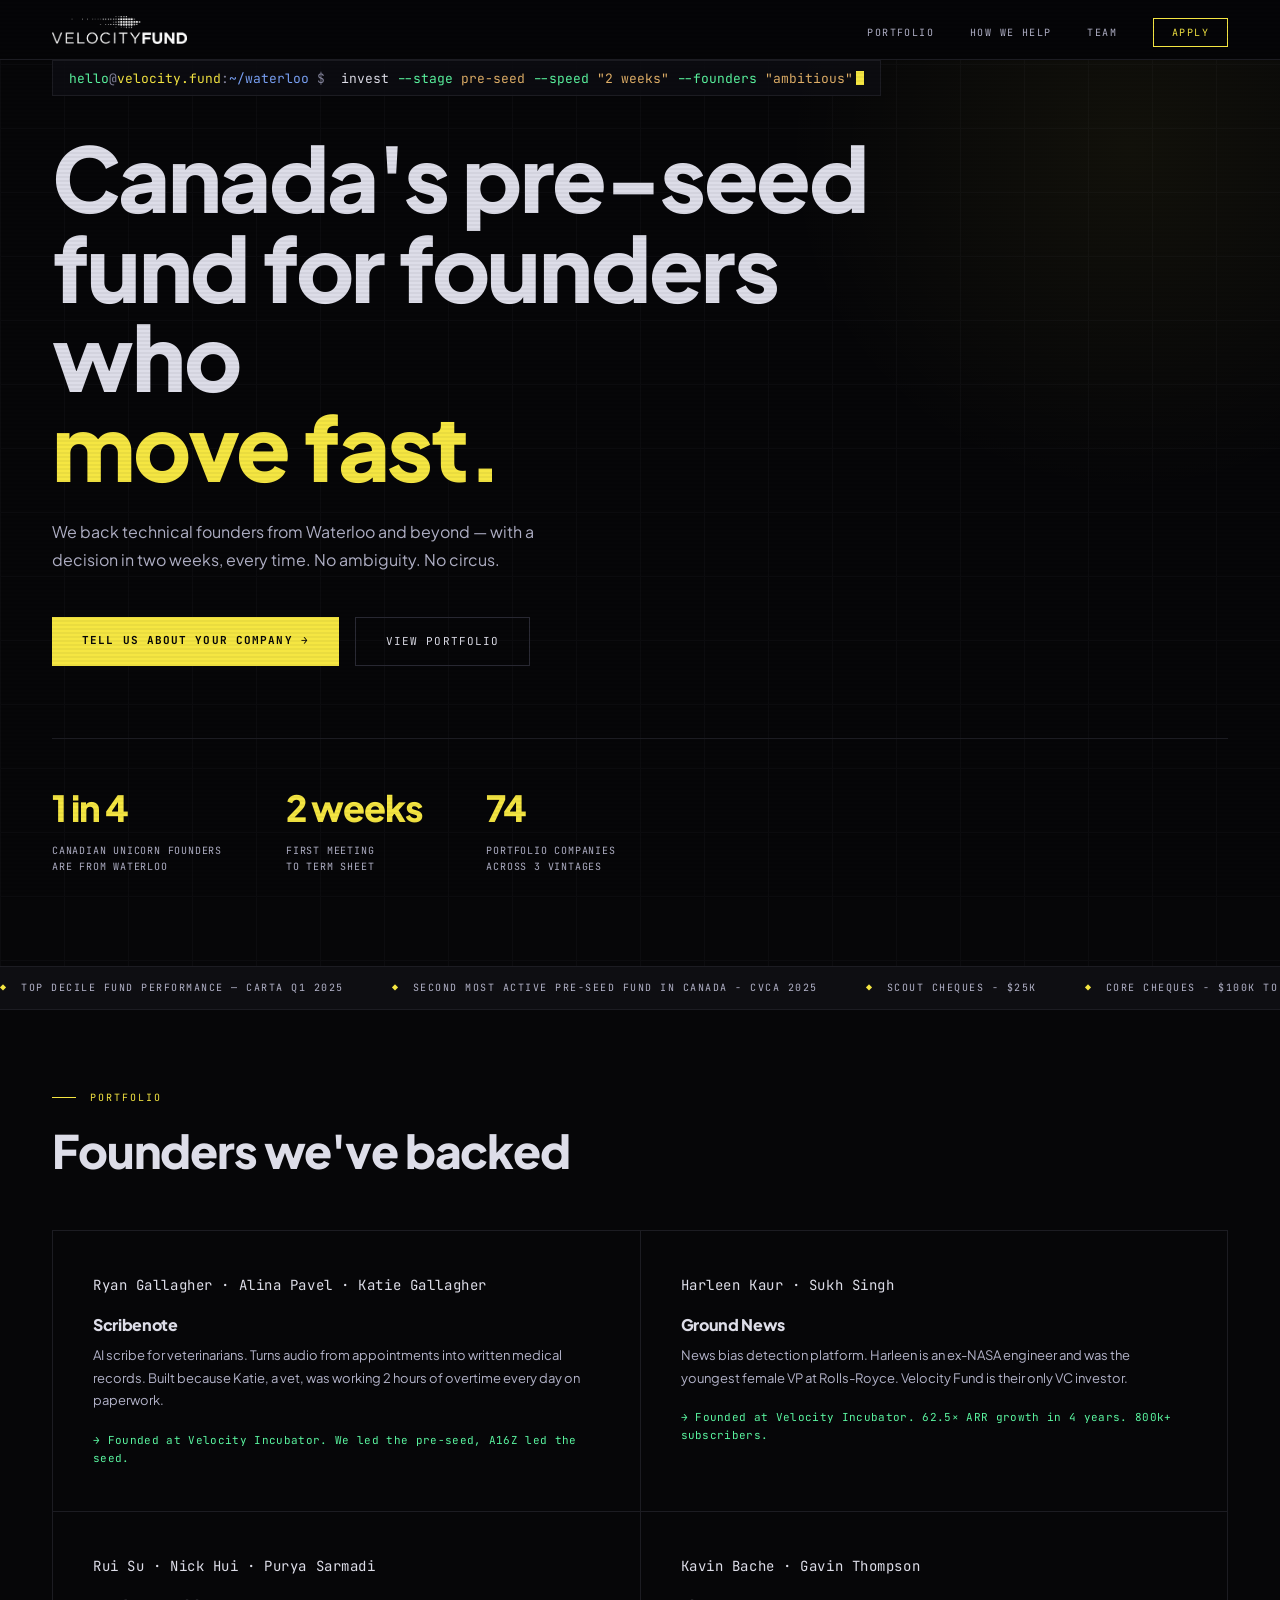
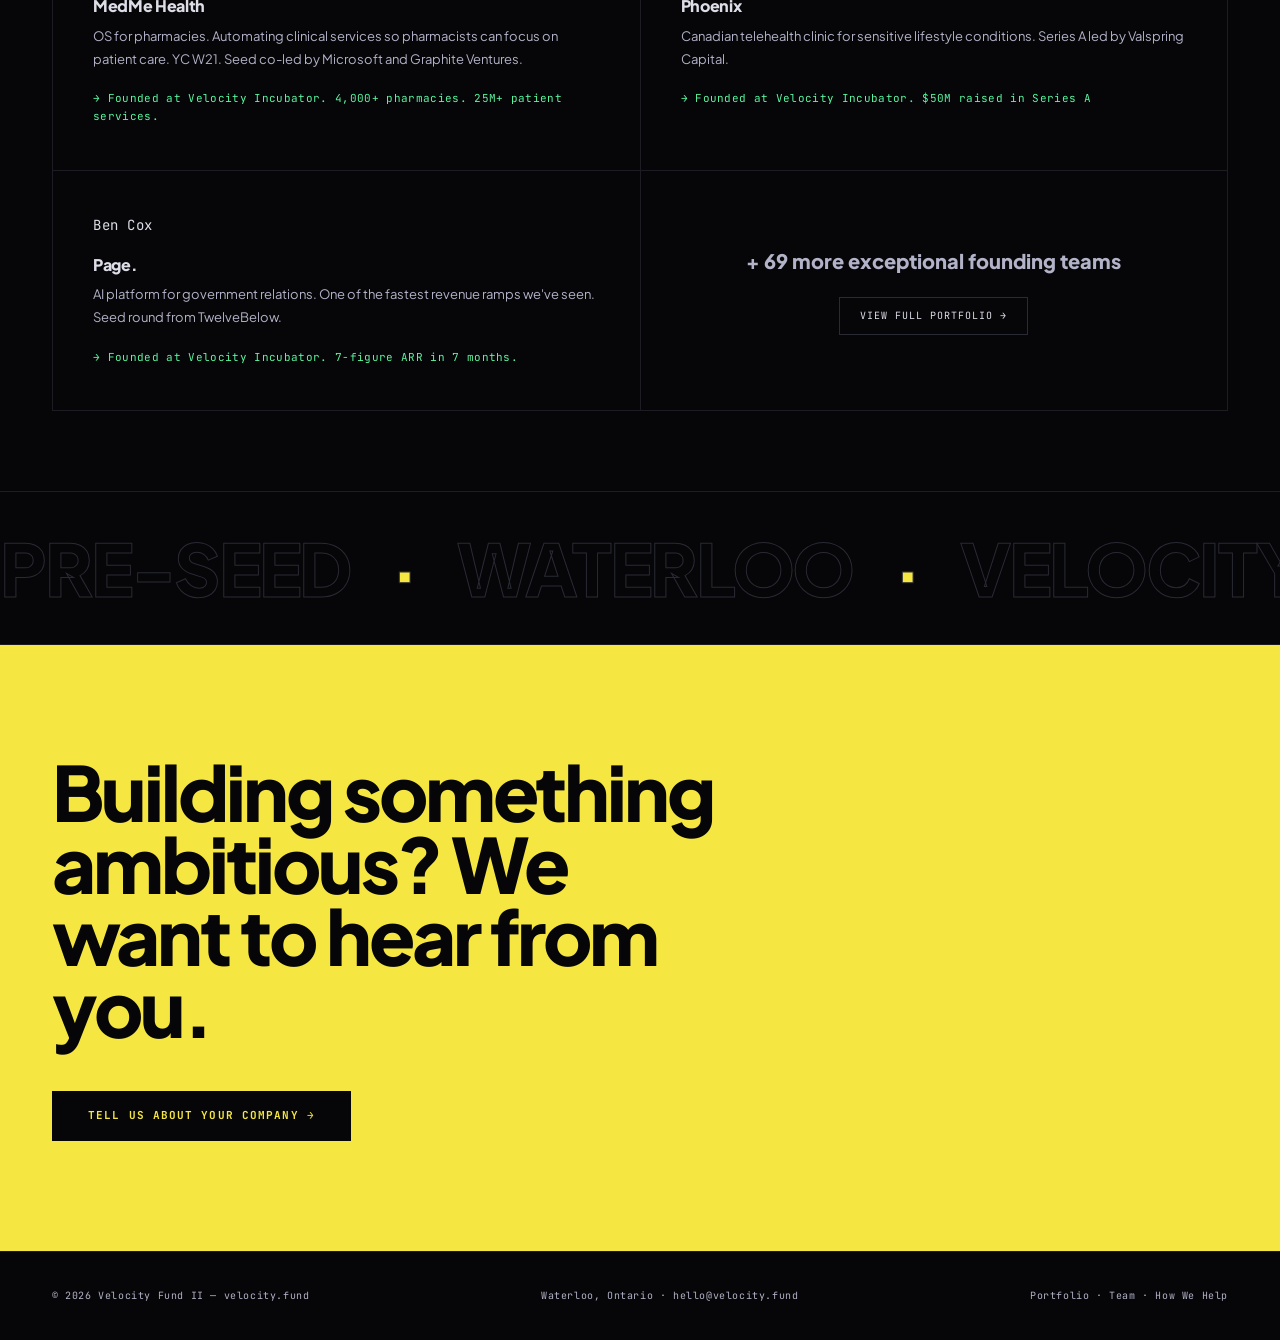
==== index.html @ 59edbf0c "image changes" ====
<!DOCTYPE html>
<html lang="en">
<head>
  <meta charset="UTF-8">
  <meta http-equiv="Cache-Control" content="no-cache, no-store, must-revalidate">
  <meta http-equiv="Pragma" content="no-cache">
  <meta http-equiv="Expires" content="0">
  <meta name="viewport" content="width=device-width, initial-scale=1.0">
  <title>Velocity Fund — Canada's Pre-Seed Fund for Founders Who Move Fast</title>
  <meta name="description" content="Velocity Fund backs pre-seed technical founders from the University of Waterloo and beyond. First cheque. Two-week decision. No circus.">
  <link rel="preconnect" href="https://fonts.googleapis.com">
  <link href="https://fonts.googleapis.com/css2?family=JetBrains+Mono:wght@300;400;500;600;700&family=Plus+Jakarta+Sans:ital,wght@0,300;0,400;0,500;0,600;0,700;0,800;1,400&display=swap" rel="stylesheet">
  <link rel="stylesheet" href="assets/css/main.css">
  <link rel="stylesheet" href="assets/css/home.css">
</head>
<body>

<nav>
  <a href="index.html" class="nav-logo"><img src="assets/images/VF Logo - White@4x.png" alt="VelocityFund"></a>
  <ul>
    <li><a href="portfolio.html">Portfolio</a></li>
    <li><a href="how-we-help.html">How We Help</a></li>
    <li><a href="team.html">Team</a></li>
    <li><a href="mailto:" class="nav-cta apply-mailto">Apply</a></li>
  </ul>
</nav>

<!-- HERO -->
<section class="hero">
  <div class="hero-grid"></div>
  <div class="hero-glow"></div>
  <div class="shell-prompt">
    <span class="shell-ps1-user">hello</span><span class="shell-ps1-at">@</span><span class="shell-ps1-host">velocity.fund</span><span class="shell-ps1-colon">:</span><span class="shell-ps1-path">~/waterloo</span><span class="shell-ps1-dollar">$</span>&nbsp;<span class="shell-ps1-cmd">invest</span>&nbsp;<span class="shell-ps1-flag">--stage</span>&nbsp;<span class="shell-ps1-arg">pre-seed</span>&nbsp;<span class="shell-ps1-flag">--speed</span>&nbsp;<span class="shell-ps1-arg">"2 weeks"</span>&nbsp;<span class="shell-ps1-flag">--founders</span>&nbsp;<span class="shell-ps1-arg">"ambitious"</span><span class="shell-cursor-block"></span>
  </div>
  <h1>Canada's pre-seed fund for founders who<br><em>move fast.</em></h1>
  <p class="hero-sub">We back technical founders from Waterloo and beyond — with a decision in two weeks, every time. No ambiguity. No circus.</p>
  <div class="hero-actions">
    <a href="mailto:" class="btn-primary apply-mailto">Tell Us About Your Company →</a>
    <a href="portfolio.html" class="btn-ghost">View Portfolio</a>
  </div>
  <div class="hero-stats">
    <div>
      <div class="stat-num">1 in 4</div>
      <div class="stat-label">Canadian unicorn founders<br>are from Waterloo</div>
    </div>
    <div>
      <div class="stat-num">2 weeks</div>
      <div class="stat-label">First meeting<br>to term sheet</div>
    </div>
    <div>
      <div class="stat-num">74</div>
      <div class="stat-label">Portfolio companies<br>across 3 vintages</div>
    </div>
  </div>
</section>

<!-- TICKER -->
<div class="ticker">
  <div class="ticker-inner">

    <span class="ticker-item"><span>◆</span> Top Decile Fund Performance — Carta Q1 2025</span>
    <span class="ticker-item"><span>◆</span> Second most active pre-seed fund in Canada - CVCA 2025</span>
    <span class="ticker-item"><span>◆</span> Scout cheques - $25K</span>
    <span class="ticker-item"><span>◆</span> Core cheques - $100K to $1M</span>
    <span class="ticker-item"><span>◆</span> Anchored by UW Endowment</span>
    <span class="ticker-item"><span>◆</span> First close $10M complete</span>
    <span class="ticker-item"><span>◆</span> Top Decile Fund Performance — Carta Q1 2025</span>
    <span class="ticker-item"><span>◆</span> Second most active pre-seed fund in Canada - CVCA 2025</span>
    <span class="ticker-item"><span>◆</span> Scout cheques - $25K</span>
    <span class="ticker-item"><span>◆</span> Core cheques - $100K to $1M</span>
    <span class="ticker-item"><span>◆</span> Anchored by UW Endowment</span>
    <span class="ticker-item"><span>◆</span> First close $10M complete</span>
    <span class="ticker-item"><span>◆</span> Top Decile Fund Performance — Carta Q1 2025</span>
    <span class="ticker-item"><span>◆</span> Second most active pre-seed fund in Canada - CVCA 2025</span>
    <span class="ticker-item"><span>◆</span> Scout cheques - $25K</span>
    <span class="ticker-item"><span>◆</span> Core cheques - $100K to $1M</span>
    <span class="ticker-item"><span>◆</span> Anchored by UW Endowment</span>
    <span class="ticker-item"><span>◆</span> First close $10M complete</span>
    <span class="ticker-item"><span>◆</span> Top Decile Fund Performance — Carta Q1 2025</span>
    <span class="ticker-item"><span>◆</span> Second most active pre-seed fund in Canada - CVCA 2025</span>
    <span class="ticker-item"><span>◆</span> Scout cheques - $25K</span>
    <span class="ticker-item"><span>◆</span> Core cheques - $100K to $1M</span>
    <span class="ticker-item"><span>◆</span> Anchored by UW Endowment</span>
    <span class="ticker-item"><span>◆</span> First close $10M complete</span>
  </div>
</div>

<!-- PORTFOLIO HIGHLIGHTS -->
<section id="portfolio">
  <div class="section-label">Portfolio</div>
  <h2 class="section-h2 reveal">Founders we've backed</h2>
  <div class="portfolio-grid reveal">
    <div class="portfolio-card">
      <div class="co-founders">Ryan Gallagher · Alina Pavel · Katie Gallagher</div>
      <div class="co-name">Scribenote</div>
      <div class="co-desc">AI scribe for veterinarians. Turns audio from appointments into written medical records. Built because Katie, a vet, was working 2 hours of overtime every day on paperwork.</div>
      <div class="co-outcome">Founded at Velocity Incubator. We led the pre-seed, A16Z led the seed.</div>
    </div>
    <div class="portfolio-card">
      <div class="co-founders">Harleen Kaur · Sukh Singh</div>
      <div class="co-name">Ground News</div>
      <div class="co-desc">News bias detection platform. Harleen is an ex-NASA engineer and was the youngest female VP at Rolls-Royce. Velocity Fund is their only VC investor.</div>
      <div class="co-outcome">Founded at Velocity Incubator. 62.5× ARR growth in 4 years. 800k+ subscribers.</div>
    </div>
    <div class="portfolio-card">
      <div class="co-founders">Rui Su · Nick Hui · Purya Sarmadi</div>
      <div class="co-name">MedMe Health</div>
      <div class="co-desc">OS for pharmacies. Automating clinical services so pharmacists can focus on patient care. YC W21. Seed co-led by Microsoft and Graphite Ventures.</div>
      <div class="co-outcome">Founded at Velocity Incubator. 4,000+ pharmacies. 25M+ patient services.</div>
    </div>
    <div class="portfolio-card">
      <div class="co-founders">Kavin Bache · Gavin Thompson</div>
      <div class="co-name">Phoenix</div>
      <div class="co-desc">Canadian telehealth clinic for sensitive lifestyle conditions. Series A led by Valspring Capital.</div>
      <div class="co-outcome">Founded at Velocity Incubator. $50M raised in Series A</div>
    </div>
    <div class="portfolio-card">
      <div class="co-founders">Ben Cox</div>
      <div class="co-name">Page.</div>
      <div class="co-desc">AI platform for government relations. One of the fastest revenue ramps we've seen. Seed round from TwelveBelow.</div>
      <div class="co-outcome">Founded at Velocity Incubator. 7-figure ARR in 7 months.</div>
    </div>
    <div class="portfolio-card" style="display:flex;align-items:center;justify-content:center;flex-direction:column;gap:20px;min-height:220px;">
      <div style="font-family:'Plus Jakarta Sans',sans-serif;font-size:20px;font-weight:800;color:var(--mid);">+ 69 more exceptional founding teams</div>
      <a href="portfolio.html" class="btn-ghost" style="padding:10px 20px;font-size:10px;">View Full Portfolio →</a>
    </div>
  </div>
</section>

<!-- MARQUEE -->
<div class="marquee-divider">
  <div class="marquee-inner">
    <span class="marquee-word">PRE-SEED</span><span class="marquee-word filled">·</span>
    <span class="marquee-word">WATERLOO</span><span class="marquee-word filled">·</span>
    <span class="marquee-word">VELOCITY</span><span class="marquee-word filled">·</span>
    <span class="marquee-word">PRE-SEED</span><span class="marquee-word filled">·</span>
    <span class="marquee-word">WATERLOO</span><span class="marquee-word filled">·</span>
    <span class="marquee-word">VELOCITY</span><span class="marquee-word filled">·</span>
  </div>
</div>

<!-- CTA -->
<section class="cta-section">
  <h2>Building something ambitious? We want to hear from you.</h2>
  <a href="mailto:" class="btn-dark apply-mailto">Tell Us About Your Company →</a>
</section>

<footer>
  <p>© 2026 Velocity Fund II — velocity.fund</p>
  <p>Waterloo, Ontario · <a href="mailto:hello@velocity.fund">hello@velocity.fund</a></p>
  <p><a href="portfolio.html">Portfolio</a> · <a href="team.html">Team</a> · <a href="how-we-help.html">How We Help</a></p>
</footer>

<script src="assets/js/main.js"></script>
</body>
</html>
---- assets/css/main.css ----
/* ─────────────────────────────────────────
   Velocity Fund — main.css
   Shared tokens, reset, nav, footer, utils
───────────────────────────────────────── */

/* TOKENS */
:root {
  --black:   #060608;
  --surface: #0e0e12;
  --card:    #0b0b0f;
  --border:  #1c1c22;
  --borderB: #2a2a35;
  --yellow:  #f5e642;
  --green:   #5af5a0;
  --blue:    #7aa2f7;
  --red:     #ff6b6b;
  --text:    #dddde8;
  --mid:     #b2b2c8; /* higher contrast */
  --muted:   #83839b; /* higher contrast on dark background */
}

/* RESET */
*, *::before, *::after { margin: 0; padding: 0; box-sizing: border-box; }
html { scroll-behavior: smooth; }
body {
  background: var(--black);
  color: var(--text);
  font-family: 'Plus Jakarta Sans', sans-serif;
  font-size: 15px;
  line-height: 1.6;
  overflow-x: hidden;
  cursor: auto;
}

/* SCANLINE */
body::after {
  content: '';
  position: fixed; inset: 0;
  background: repeating-linear-gradient(
    0deg,
    transparent, transparent 2px,
    rgba(0,0,0,0.045) 2px, rgba(0,0,0,0.045) 4px
  );
  pointer-events: none;
  z-index: 100;
}

/* CURSOR */
.cursor,
.cursor-ring {
  display: none !important;
}

/* NAV */
nav {
  position: fixed; top: 0; left: 0; right: 0; z-index: 50;
  display: flex; justify-content: space-between; align-items: center;
  padding: 0 52px; height: 60px;
  border-bottom: 1px solid var(--border);
  background: rgba(6,6,8,.96);
  backdrop-filter: blur(16px);
}
.nav-logo {
  font-family: 'Plus Jakarta Sans', sans-serif;
  font-weight: 800; font-size: 17px; letter-spacing: -.02em;
  color: var(--text); text-decoration: none;
}
.nav-logo span { color: var(--yellow); }
.nav-logo img { height: 28px; width: auto; display: block; transition: filter .2s; }
.nav-logo:hover img { filter: brightness(0) saturate(100%) invert(93%) sepia(42%) saturate(900%) hue-rotate(5deg) brightness(103%); }
nav ul { list-style: none; display: flex; gap: 36px; }
nav a {
  font-family: 'JetBrains Mono', monospace;
  font-size: 10px; letter-spacing: .14em; text-transform: uppercase;
  color: var(--mid); text-decoration: none; transition: color .2s;
}
nav a:hover, nav a.active { color: var(--yellow); }
.nav-cta {
  border: 1px solid var(--yellow) !important;
  color: var(--yellow) !important;
  padding: 7px 18px;
}
.nav-cta:hover {
  background: var(--yellow) !important;
  color: var(--black) !important;
}

/* PAGE HEADER (inner pages) */
.page-header {
  padding: 120px 52px 0;
  position: relative; overflow: hidden;
}
.page-header-grid {
  position: absolute; inset: 0;
  background-image:
    linear-gradient(var(--border) 1px, transparent 1px),
    linear-gradient(90deg, var(--border) 1px, transparent 1px);
  background-size: 64px 64px; opacity: .25; pointer-events: none;
}
.page-header-glow {
  position: absolute; top: -100px; right: -100px;
  width: 600px; height: 600px;
  background: radial-gradient(circle, rgba(245,230,66,.04) 0%, transparent 70%);
  pointer-events: none;
}
.page-header h1 {
  font-family: 'Plus Jakarta Sans', sans-serif;
  font-size: clamp(48px, 6vw, 80px);
  font-weight: 800; letter-spacing: -.03em; line-height: 1.0;
  position: relative; z-index: 1;
}
.page-header h1 em { font-style: normal; color: var(--yellow); }
.page-header p {
  margin-top: 20px; font-size: 15px; color: var(--mid);
  max-width: 540px; line-height: 1.75;
  position: relative; z-index: 1;
}

/* SECTION LABEL */
.section-label {
  font-family: 'JetBrains Mono', monospace;
  font-size: 10px; letter-spacing: .2em; text-transform: uppercase;
  color: var(--yellow); margin-bottom: 20px;
  display: flex; align-items: center; gap: 14px;
  position: relative; z-index: 1;
}
.section-label::before {
  content: '';
  display: inline-block; width: 24px; height: 1px;
  background: var(--yellow);
}

/* SECTION BASE */
section { padding: 80px 52px; position: relative; }

/* SECTION H2 */
.section-h2 {
  font-family: 'Plus Jakarta Sans', sans-serif;
  font-size: clamp(36px, 3.6vw, 52px);
  font-weight: 800; letter-spacing: -.025em; line-height: 1.05;
}
.section-h2 em { font-style: normal; color: var(--yellow); }

/* TAGS */
.tag {
  font-family: 'JetBrains Mono', monospace;
  font-size: 9px; letter-spacing: .1em; text-transform: uppercase;
  border: 1px solid var(--borderB); padding: 4px 10px; color: var(--mid);
}

/* BUTTONS */
.btn-primary {
  background: var(--yellow); color: var(--black);
  font-family: 'JetBrains Mono', monospace;
  font-size: 11px; font-weight: 700;
  letter-spacing: .1em; text-transform: uppercase;
  padding: 15px 30px; border: none;
  text-decoration: none; cursor: pointer; display: inline-block;
  transition: transform .15s, box-shadow .15s;
}
.btn-primary:hover { transform: translate(-2px,-2px); box-shadow: 4px 4px 0 rgba(245,230,66,.3); }

.btn-ghost {
  background: transparent; color: var(--text);
  font-family: 'JetBrains Mono', monospace;
  font-size: 11px; letter-spacing: .1em; text-transform: uppercase;
  padding: 15px 30px; border: 1px solid var(--borderB);
  text-decoration: none; cursor: pointer; display: inline-block;
  transition: border-color .2s, color .2s;
}
.btn-ghost:hover { border-color: var(--muted); color: var(--yellow); }

.btn-dark {
  background: var(--black); color: var(--yellow);
  font-family: 'JetBrains Mono', monospace;
  font-size: 11px; font-weight: 700;
  letter-spacing: .1em; text-transform: uppercase;
  padding: 16px 36px; border: none;
  text-decoration: none; cursor: pointer; display: inline-block;
  transition: transform .15s, box-shadow .15s;
}
.btn-dark:hover { transform: translate(-2px,-2px); box-shadow: 4px 4px 0 rgba(0,0,0,.25); }

/* TESTIMONIALS */
.testimonials-grid {
  display: grid; grid-template-columns: repeat(2,1fr);
  gap: 1px; background: var(--border); border: 1px solid var(--border);
  margin-top: 56px;
}
.testimonial-card { background: var(--card); padding: 52px 48px; transition: background .2s; }
.testimonial-card:hover { background: var(--surface); }
.quote-mark {
  font-family: 'Plus Jakarta Sans', sans-serif;
  font-size: 60px; font-weight: 800; color: var(--yellow);
  line-height: .8; margin-bottom: 20px; opacity: .6;
}
.quote-text { font-size: 15px; line-height: 1.75; color: var(--text); margin-bottom: 28px; }
.quote-attr {
  font-family: 'JetBrains Mono', monospace;
  font-size: 10px; color: var(--mid); letter-spacing: .04em; line-height: 1.7;
}
.quote-attr strong {
  display: block; color: var(--text); font-weight: 600;
  letter-spacing: .06em; text-transform: uppercase;
  font-size: 9px; margin-bottom: 3px;
}

/* TICKER RESPONSIVE */
@media (max-width: 700px) {
  .ticker { display: none !important; }
}
@media (min-width: 701px) {
  .ticker { display: block; }
}

/* CTA SECTION */
.cta-section { background: var(--yellow); padding: 110px 52px; }
.cta-section h2 {
  font-family: 'Plus Jakarta Sans', sans-serif;
  font-size: clamp(44px, 6vw, 76px);
  font-weight: 800; color: var(--black); letter-spacing: -.04em;
  line-height: .95; max-width: 680px; margin-bottom: 48px;
}

/* FOOTER */
footer {
  padding: 36px 52px;
  border-top: 1px solid var(--border);
  display: flex; justify-content: space-between; align-items: center;
  flex-wrap: wrap; gap: 12px;
}
footer p {
  font-family: 'JetBrains Mono', monospace;
  font-size: 10px; color: var(--mid); letter-spacing: .06em;
}
footer a { color: var(--mid); text-decoration: none; transition: color .2s; }
footer a:hover { color: var(--yellow); }

/* REVEAL ANIMATION */
.reveal { opacity: 0; transform: translateY(28px); transition: opacity .7s ease, transform .7s ease; }
.reveal.visible { opacity: 1; transform: none; }

@keyframes fadeUp {
  from { opacity: 0; transform: translateY(20px); }
  to   { opacity: 1; transform: none; }
}

/* RESPONSIVE */
@media (max-width: 900px) {
  nav { padding: 0 20px; }
  nav ul { display: none; }
  .page-header { padding: 100px 20px 0; }
  section { padding: 60px 20px; }
  .cta-section { padding: 80px 20px; }
  footer { padding: 36px 20px; flex-direction: column; align-items: flex-start; }
  .testimonials-grid { grid-template-columns: 1fr; }
}
---- assets/css/home.css ----
/* ─────────────────────────────────────────
   Velocity Fund — home.css
   Index page only: hero, ticker, portfolio
   grid, marquee, shell prompt
───────────────────────────────────────── */

/* HERO */
.hero {
  min-height: 100vh; padding: 0 52px 90px;
  display: flex; flex-direction: column; justify-content: center;
  padding-top: 60px;
  position: relative; overflow: hidden;
}
.hero-grid {
  position: absolute; inset: 0;
  background-image:
    linear-gradient(var(--border) 1px, transparent 1px),
    linear-gradient(90deg, var(--border) 1px, transparent 1px);
  background-size: 64px 64px; opacity: .3; pointer-events: none;
}
.hero-glow {
  position: absolute; top: -200px; right: -200px;
  width: 700px; height: 700px;
  background: radial-gradient(circle, rgba(245,230,66,.05) 0%, transparent 70%);
  pointer-events: none;
}

/* SHELL PROMPT */
.shell-prompt {
  font-family: 'JetBrains Mono', monospace;
  font-size: 13px; line-height: 1; margin-bottom: 36px;
  opacity: 0; animation: fadeUp .6s .2s forwards;
  display: inline-flex; align-items: center; flex-wrap: wrap; gap: 0;
  background: rgba(14,14,18,0.85);
  border: 1px solid var(--border);
  padding: 10px 16px; width: fit-content;
  position: relative; z-index: 1;
}
.shell-prompt::before {
  content: '● ● ●';
  position: absolute; top: -20px; left: 0;
  font-size: 8px; letter-spacing: 4px; color: var(--border);
}
.shell-ps1-user   { color: var(--green); }
.shell-ps1-at     { color: var(--muted); }
.shell-ps1-host   { color: var(--yellow); }
.shell-ps1-colon  { color: var(--muted); }
.shell-ps1-path   { color: var(--blue); }
.shell-ps1-dollar { color: var(--muted); margin: 0 8px; }
.shell-ps1-cmd    { color: var(--text); }
.shell-ps1-flag   { color: var(--green); }
.shell-ps1-arg    { color: #e0af68; }
.shell-cursor-block {
  display: inline-block; width: 8px; height: 14px;
  background: var(--yellow); margin-left: 3px; vertical-align: middle;
  animation: blink 1.1s step-end infinite;
}
@keyframes blink { 0%,100% { opacity:1 } 50% { opacity:0 } }

/* HERO HEADLINE */
.hero h1 {
  font-family: 'Plus Jakarta Sans', sans-serif;
  font-size: clamp(64px, 7vw, 96px);
  font-weight: 800; line-height: 1.0; letter-spacing: -.025em;
  max-width: 920px;
  opacity: 0; animation: fadeUp .8s .4s forwards;
  position: relative; z-index: 1;
}
.hero h1 em { font-style: normal; color: var(--yellow); }

.hero-sub {
  margin-top: 28px; position: relative; z-index: 1;
  font-size: 16px; color: var(--mid); line-height: 1.7; max-width: 520px;
  opacity: 0; animation: fadeUp .8s .6s forwards;
}
.hero-actions {
  display: flex; gap: 16px; margin-top: 44px;
  opacity: 0; animation: fadeUp .8s .8s forwards;
  position: relative; z-index: 1;
}

/* HERO STATS */
.hero-stats {
  display: flex; gap: 64px; margin-top: 72px;
  padding-top: 40px; border-top: 1px solid var(--border);
  opacity: 0; animation: fadeUp .8s 1s forwards;
  position: relative; z-index: 1;
}
.stat-num   { font-family: 'Plus Jakarta Sans', sans-serif; font-size: 36px; font-weight: 800; color: var(--yellow); letter-spacing: -.03em; }
.stat-label { font-family: 'JetBrains Mono', monospace; font-size: 10px; color: var(--mid); letter-spacing: .08em; text-transform: uppercase; margin-top: 6px; line-height: 1.65; }

/* TICKER */
.ticker {
  border-top: 1px solid var(--border); border-bottom: 1px solid var(--border);
  padding: 13px 0; overflow: hidden; background: var(--surface);
}
.ticker-inner { display: flex; gap: 48px; animation: scroll 32s linear infinite; white-space: nowrap; }
.ticker-item  { font-family: 'JetBrains Mono', monospace; font-size: 10px; letter-spacing: .15em; text-transform: uppercase; color: var(--mid); flex-shrink: 0; }
.ticker-item span { color: var(--yellow); margin-right: 6px; }
@keyframes scroll { from { transform: translateX(0) } to { transform: translateX(-50%) } }

/* PORTFOLIO GRID (home) */
.portfolio-grid {
  display: grid; grid-template-columns: repeat(2,1fr);
  gap: 1px; background: var(--border); border: 1px solid var(--border);
  margin-top: 56px;
}
.portfolio-card {
  background: var(--black); padding: 44px 40px;
  transition: background .2s; position: relative; overflow: hidden;
}
.portfolio-card::before {
  content: ''; position: absolute; top: 0; left: 0;
  width: 2px; height: 0; background: var(--yellow); transition: height .3s;
}
.portfolio-card:hover::before { height: 100%; }
.portfolio-card:hover { background: var(--surface); }
.co-name    { font-family: 'Plus Jakarta Sans', sans-serif; font-size: 16px; font-weight: 800; letter-spacing: -.02em; margin-bottom: 6px; }
.co-founders { font-family: 'JetBrains Mono', monospace; font-size: 14px; color: var(--text); letter-spacing: .04em; margin-bottom: 16px; line-height: 1.5; }
.co-desc    { font-size: 13px; color: var(--mid); line-height: 1.75; }
.co-outcome { margin-top: 20px; font-family: 'JetBrains Mono', monospace; font-size: 11px; color: var(--green); letter-spacing: .03em; line-height: 1.6; }
.co-outcome::before { content: '→ '; }

/* MARQUEE */
.marquee-divider { overflow: hidden; border-top: 1px solid var(--border); border-bottom: 1px solid var(--border); padding: 18px 0; }
.marquee-inner   { display: flex; gap: 40px; animation: scroll 22s linear infinite; }
.marquee-word    { font-family: 'Plus Jakarta Sans', sans-serif; font-size: 72px; font-weight: 800; letter-spacing: -.03em; color: transparent; -webkit-text-stroke: 1px var(--borderB); white-space: nowrap; flex-shrink: 0; }
.marquee-word.filled { -webkit-text-stroke: none; color: var(--yellow); }

@media (max-width: 700px) {
  .marquee-divider { display: none !important; }
  .marquee-inner { display: none !important; }
}

@media (max-width: 900px) {
  .hero { padding: 80px 20px 60px; }
  .hero h1 { font-size: 54px; }
  .hero-stats { gap: 32px; flex-wrap: wrap; }
  .portfolio-grid { grid-template-columns: 1fr; }
}
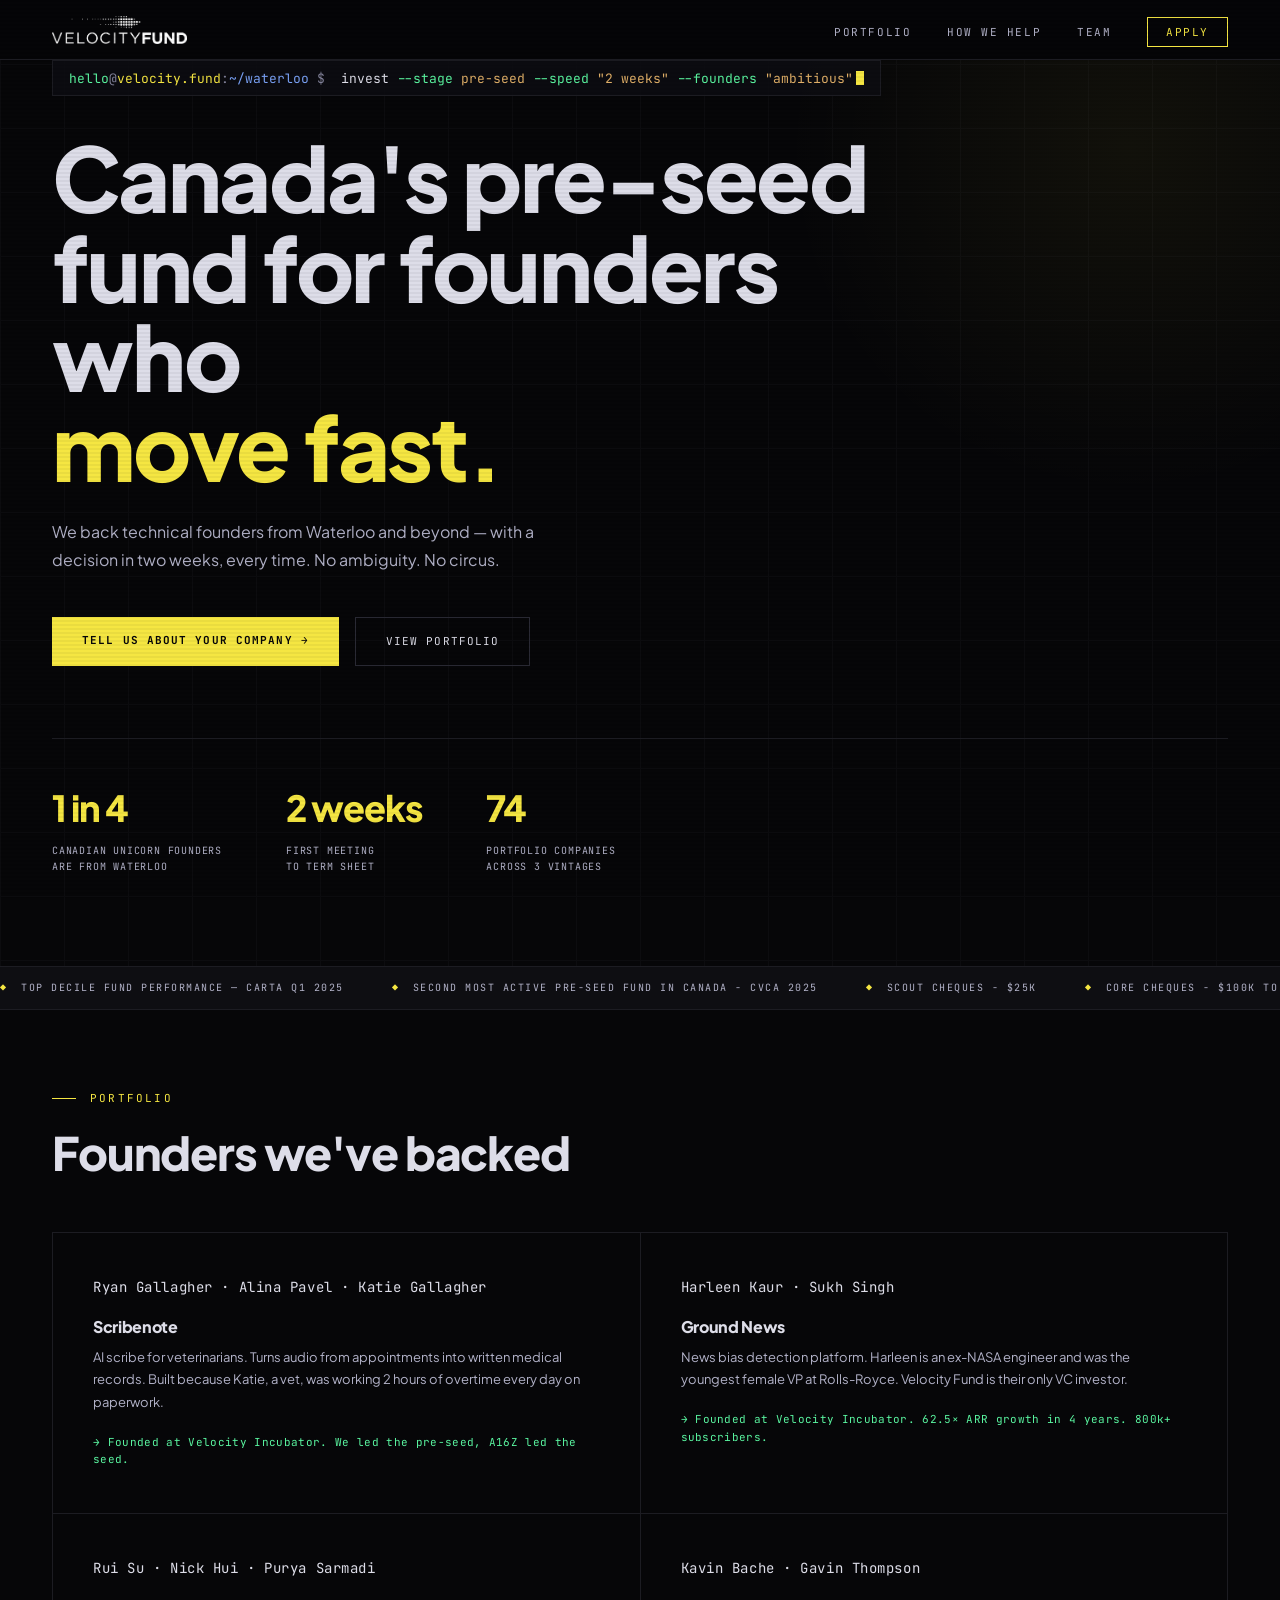
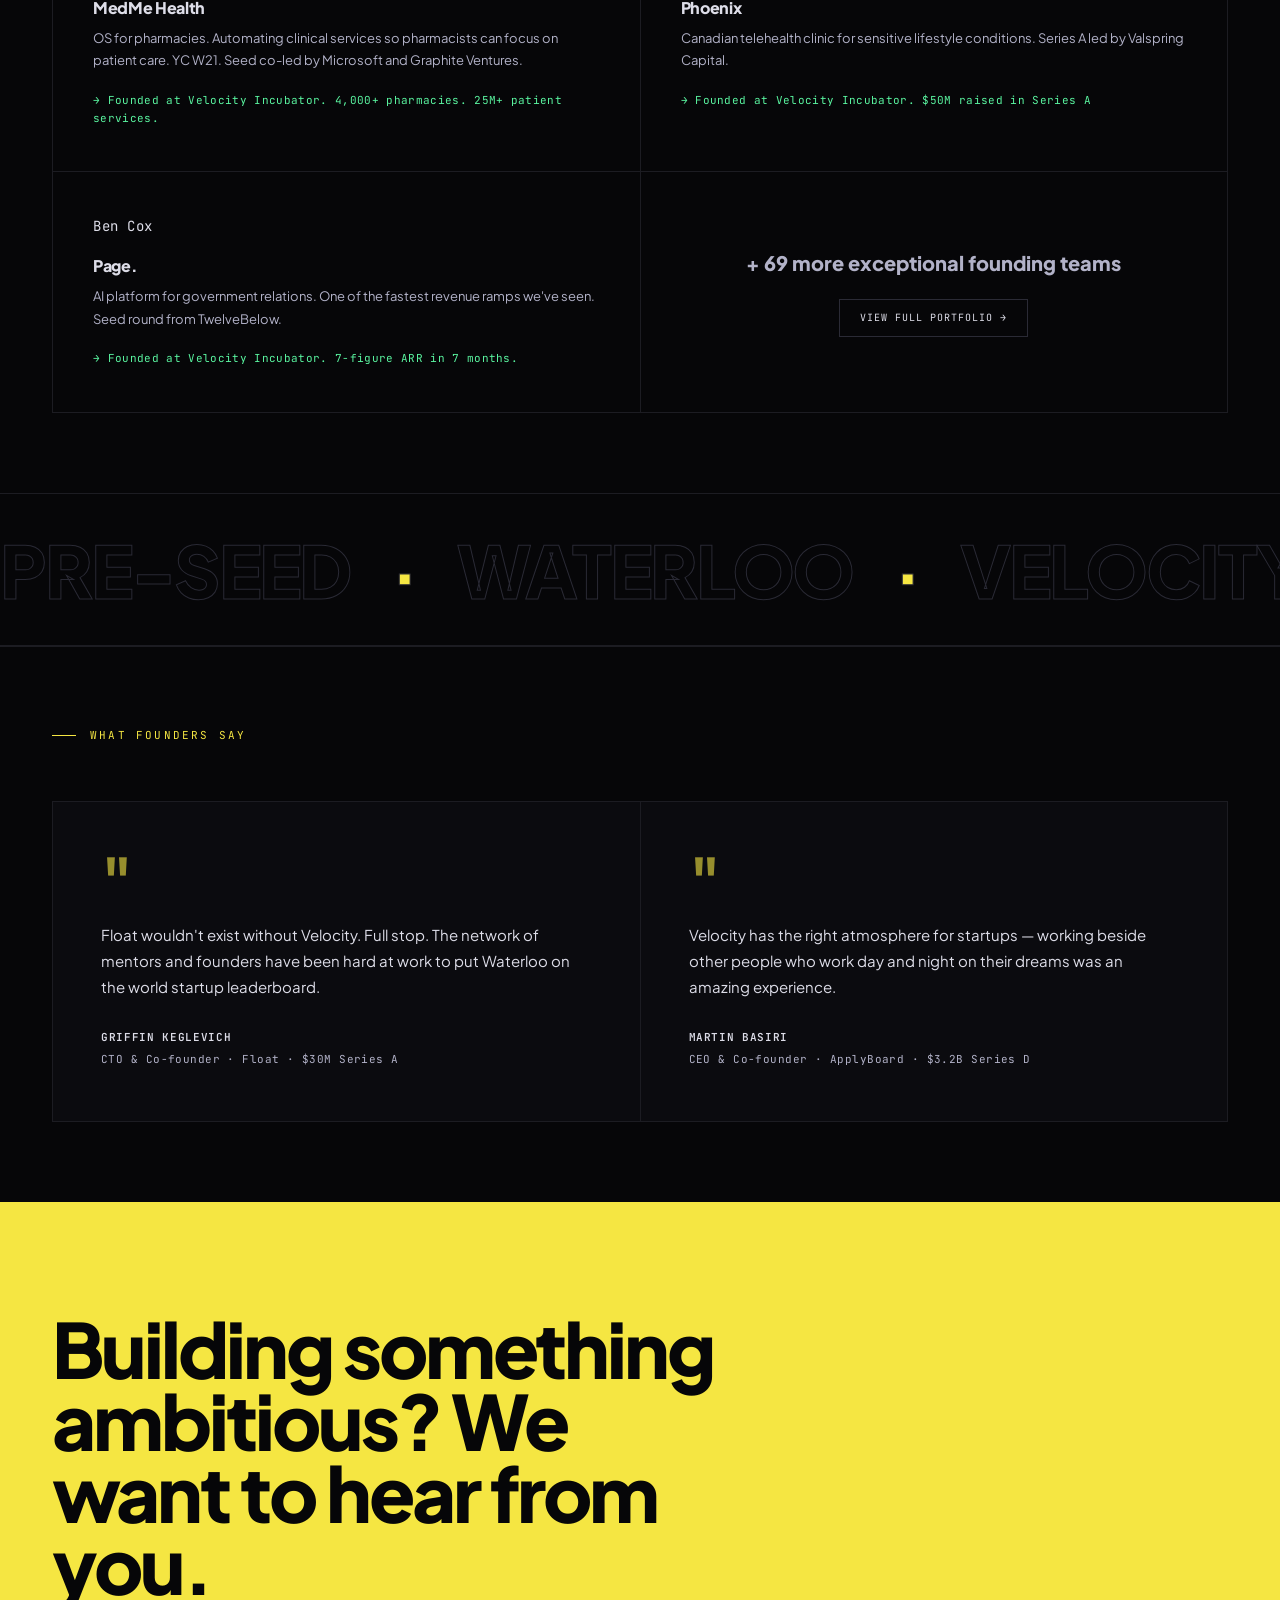
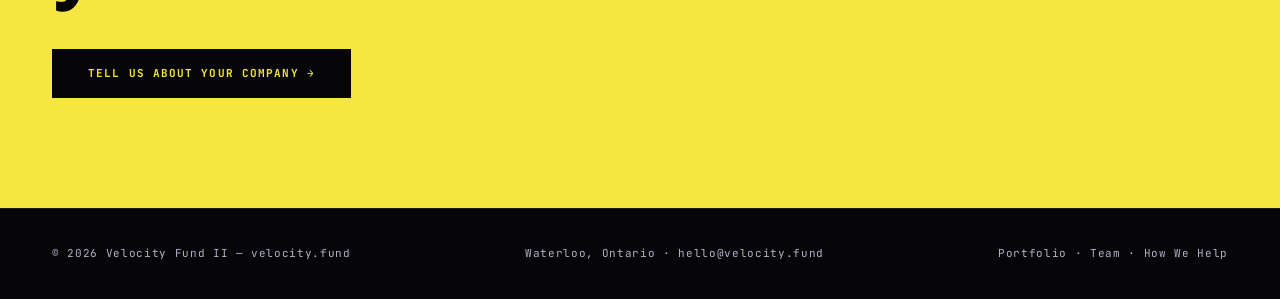
==== commit 1915ff2d: "with johns changes" ====
--- a/index.html
+++ b/index.html
@@ -139,6 +139,23 @@
   </div>
 </div>
 
+<!-- TESTIMONIALS -->
+<section style="border-top: 1px solid var(--border);">
+  <div class="section-label">What Founders Say</div>
+  <div class="testimonials-grid reveal">
+    <div class="testimonial-card">
+      <div class="quote-mark">"</div>
+      <div class="quote-text">Float wouldn't exist without Velocity. Full stop. The network of mentors and founders have been hard at work to put Waterloo on the world startup leaderboard.</div>
+      <div class="quote-attr"><strong>Griffin Keglevich</strong>CTO &amp; Co-founder · Float · $30M Series A</div>
+    </div>
+    <div class="testimonial-card">
+      <div class="quote-mark">"</div>
+      <div class="quote-text">Velocity has the right atmosphere for startups — working beside other people who work day and night on their dreams was an amazing experience.</div>
+      <div class="quote-attr"><strong>Martin Basiri</strong>CEO &amp; Co-founder · ApplyBoard · $3.2B Series D</div>
+    </div>
+  </div>
+</section>
+
 <!-- CTA -->
 <section class="cta-section">
   <h2>Building something ambitious? We want to hear from you.</h2>
--- a/assets/css/main.css
+++ b/assets/css/main.css
@@ -71,7 +71,7 @@
 nav ul { list-style: none; display: flex; gap: 36px; }
 nav a {
   font-family: 'JetBrains Mono', monospace;
-  font-size: 10px; letter-spacing: .14em; text-transform: uppercase;
+  font-size: 11px; letter-spacing: .14em; text-transform: uppercase;
   color: var(--mid); text-decoration: none; transition: color .2s;
 }
 nav a:hover, nav a.active { color: var(--yellow); }
@@ -119,7 +119,7 @@
 /* SECTION LABEL */
 .section-label {
   font-family: 'JetBrains Mono', monospace;
-  font-size: 10px; letter-spacing: .2em; text-transform: uppercase;
+  font-size: 11px; letter-spacing: .2em; text-transform: uppercase;
   color: var(--yellow); margin-bottom: 20px;
   display: flex; align-items: center; gap: 14px;
   position: relative; z-index: 1;
@@ -144,7 +144,7 @@
 /* TAGS */
 .tag {
   font-family: 'JetBrains Mono', monospace;
-  font-size: 9px; letter-spacing: .1em; text-transform: uppercase;
+  font-size: 11px; letter-spacing: .1em; text-transform: uppercase;
   border: 1px solid var(--borderB); padding: 4px 10px; color: var(--mid);
 }
 
@@ -197,12 +197,12 @@
 .quote-text { font-size: 15px; line-height: 1.75; color: var(--text); margin-bottom: 28px; }
 .quote-attr {
   font-family: 'JetBrains Mono', monospace;
-  font-size: 10px; color: var(--mid); letter-spacing: .04em; line-height: 1.7;
+  font-size: 11px; color: var(--mid); letter-spacing: .04em; line-height: 1.7;
 }
 .quote-attr strong {
   display: block; color: var(--text); font-weight: 600;
   letter-spacing: .06em; text-transform: uppercase;
-  font-size: 9px; margin-bottom: 3px;
+  font-size: 11px; margin-bottom: 3px;
 }
 
 /* TICKER RESPONSIVE */
@@ -231,7 +231,7 @@
 }
 footer p {
   font-family: 'JetBrains Mono', monospace;
-  font-size: 10px; color: var(--mid); letter-spacing: .06em;
+  font-size: 11px; color: var(--mid); letter-spacing: .06em;
 }
 footer a { color: var(--mid); text-decoration: none; transition: color .2s; }
 footer a:hover { color: var(--yellow); }
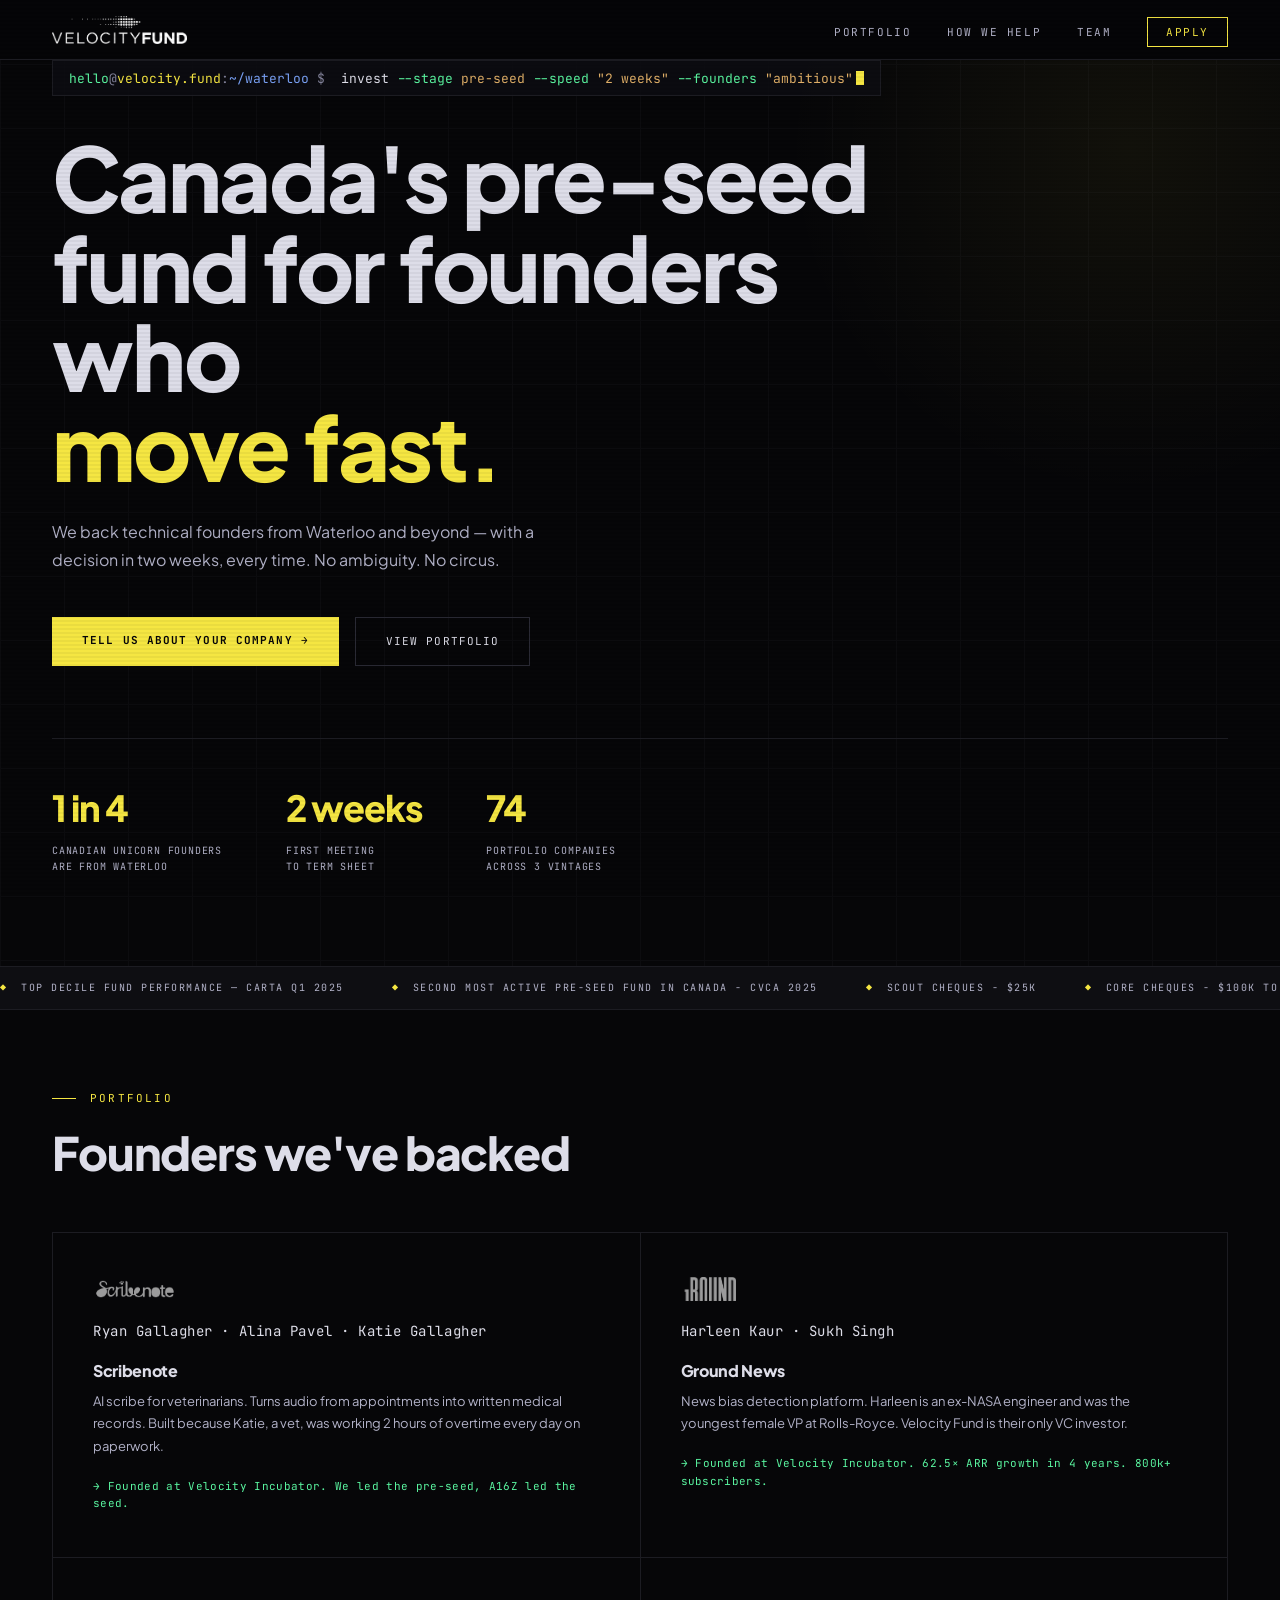
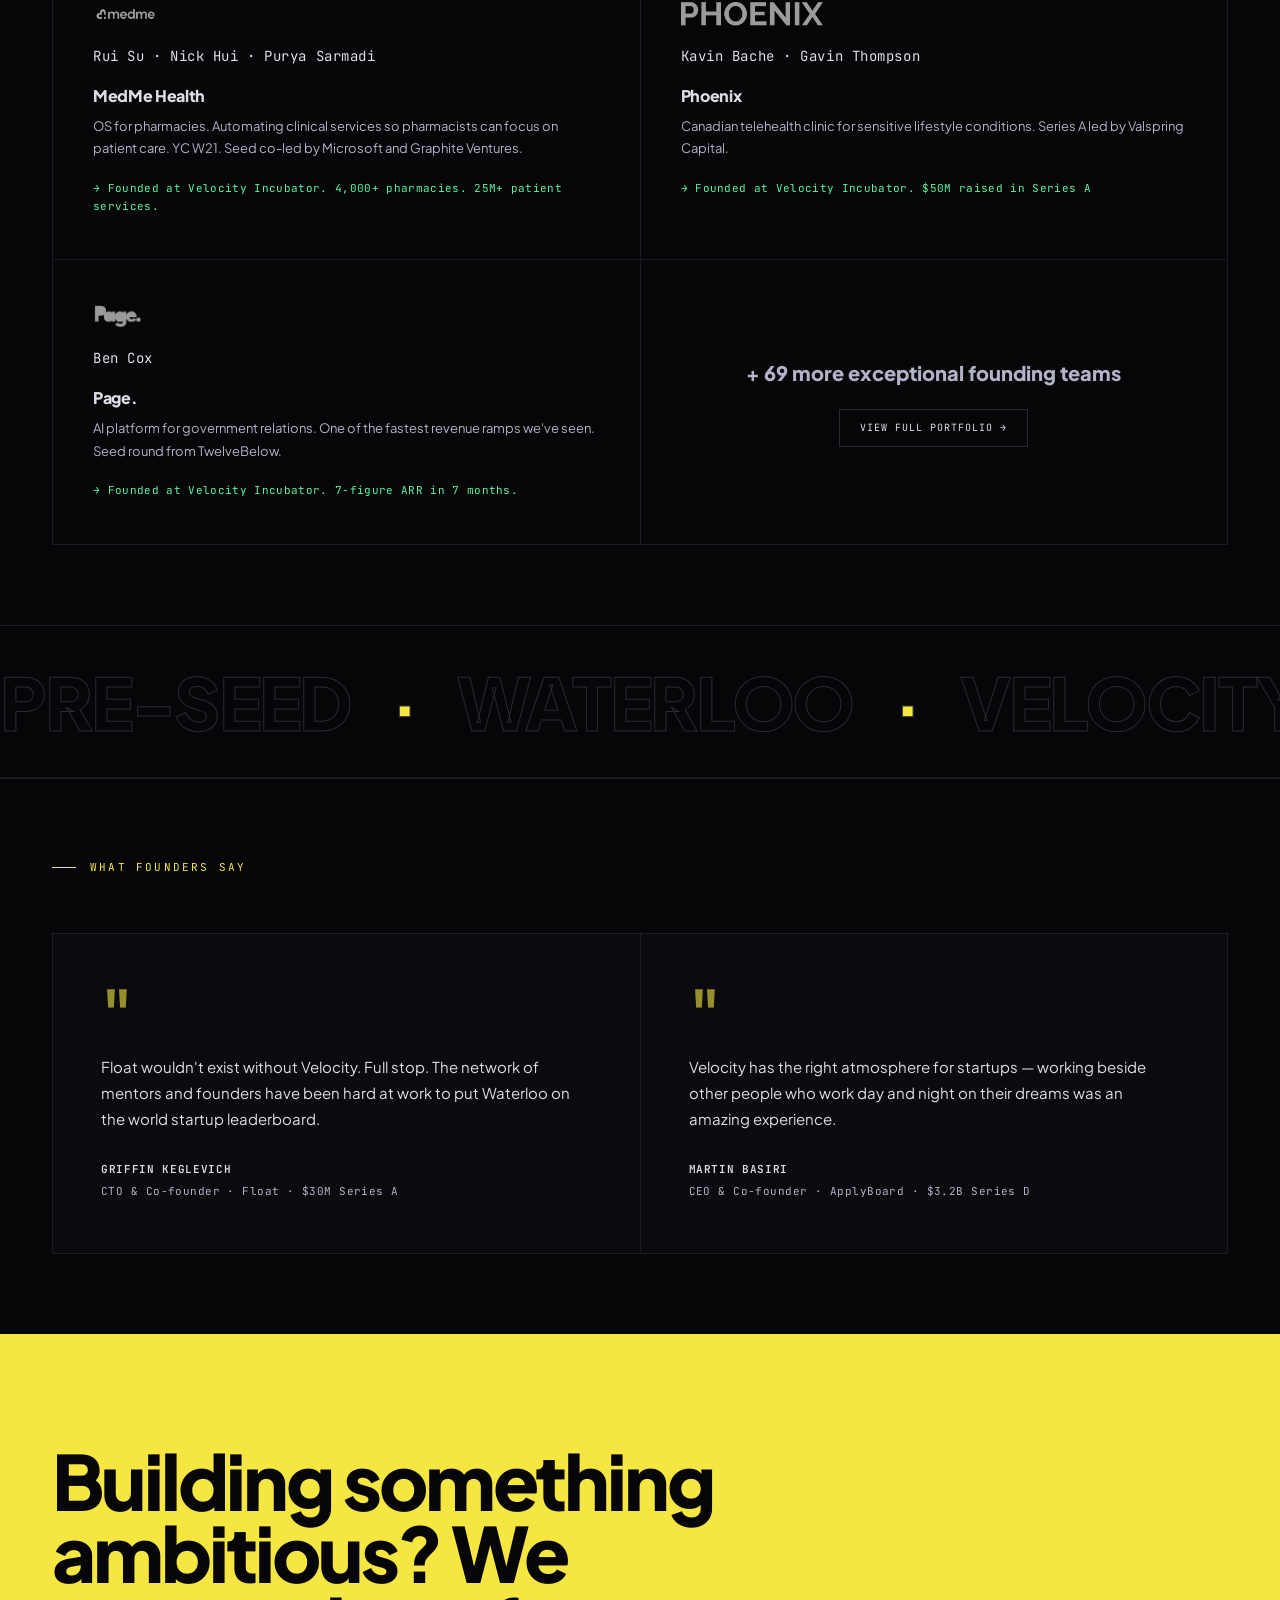
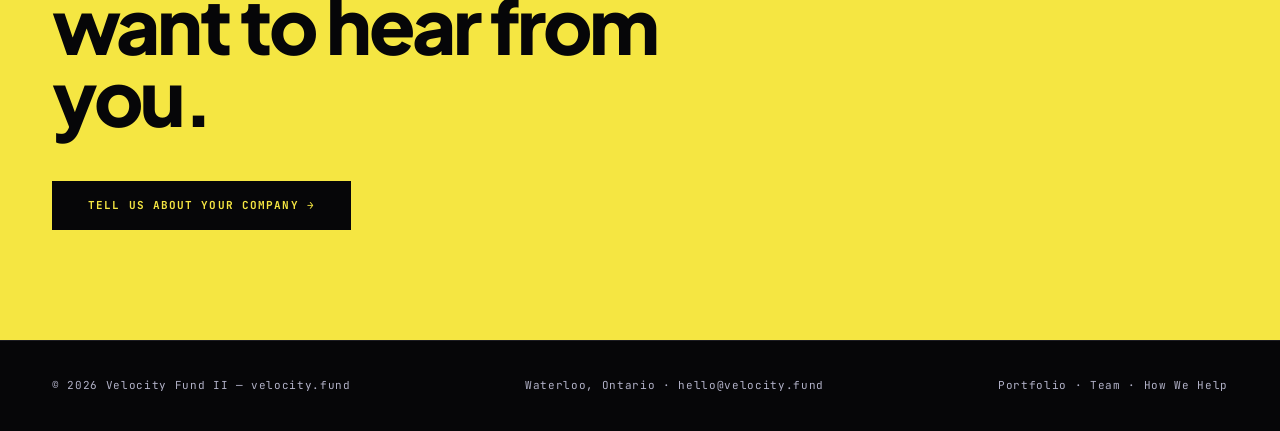
==== commit b75ba950: "added company logos" ====
--- a/index.html
+++ b/index.html
@@ -91,30 +91,35 @@
   <h2 class="section-h2 reveal">Founders we've backed</h2>
   <div class="portfolio-grid reveal">
     <div class="portfolio-card">
+      <img src="assets/images/logos/scribenote.png" alt="Scribenote" class="co-logo">
       <div class="co-founders">Ryan Gallagher · Alina Pavel · Katie Gallagher</div>
       <div class="co-name">Scribenote</div>
       <div class="co-desc">AI scribe for veterinarians. Turns audio from appointments into written medical records. Built because Katie, a vet, was working 2 hours of overtime every day on paperwork.</div>
       <div class="co-outcome">Founded at Velocity Incubator. We led the pre-seed, A16Z led the seed.</div>
     </div>
     <div class="portfolio-card">
+      <img src="assets/images/logos/ground-news.png" alt="Ground News" class="co-logo">
       <div class="co-founders">Harleen Kaur · Sukh Singh</div>
       <div class="co-name">Ground News</div>
       <div class="co-desc">News bias detection platform. Harleen is an ex-NASA engineer and was the youngest female VP at Rolls-Royce. Velocity Fund is their only VC investor.</div>
       <div class="co-outcome">Founded at Velocity Incubator. 62.5× ARR growth in 4 years. 800k+ subscribers.</div>
     </div>
     <div class="portfolio-card">
+      <img src="assets/images/logos/medme.png" alt="MedMe Health" class="co-logo">
       <div class="co-founders">Rui Su · Nick Hui · Purya Sarmadi</div>
       <div class="co-name">MedMe Health</div>
       <div class="co-desc">OS for pharmacies. Automating clinical services so pharmacists can focus on patient care. YC W21. Seed co-led by Microsoft and Graphite Ventures.</div>
       <div class="co-outcome">Founded at Velocity Incubator. 4,000+ pharmacies. 25M+ patient services.</div>
     </div>
     <div class="portfolio-card">
+      <img src="assets/images/logos/phoenix.png" alt="Phoenix" class="co-logo">
       <div class="co-founders">Kavin Bache · Gavin Thompson</div>
       <div class="co-name">Phoenix</div>
       <div class="co-desc">Canadian telehealth clinic for sensitive lifestyle conditions. Series A led by Valspring Capital.</div>
       <div class="co-outcome">Founded at Velocity Incubator. $50M raised in Series A</div>
     </div>
     <div class="portfolio-card">
+      <img src="assets/images/logos/page.png" alt="Page" class="co-logo">
       <div class="co-founders">Ben Cox</div>
       <div class="co-name">Page.</div>
       <div class="co-desc">AI platform for government relations. One of the fastest revenue ramps we've seen. Seed round from TwelveBelow.</div>
--- a/assets/css/main.css
+++ b/assets/css/main.css
@@ -245,6 +245,20 @@
   to   { opacity: 1; transform: none; }
 }
 
+/* COMPANY LOGO */
+.co-logo {
+  height: 24px;
+  width: auto;
+  max-width: 160px;
+  margin-bottom: 20px;
+  display: block;
+  filter: brightness(0) invert(1);
+  opacity: 0.6;
+  transition: opacity .2s;
+}
+.portfolio-card:hover .co-logo,
+.co-card:hover .co-logo { opacity: 0.85; }
+
 /* RESPONSIVE */
 @media (max-width: 900px) {
   nav { padding: 0 20px; }
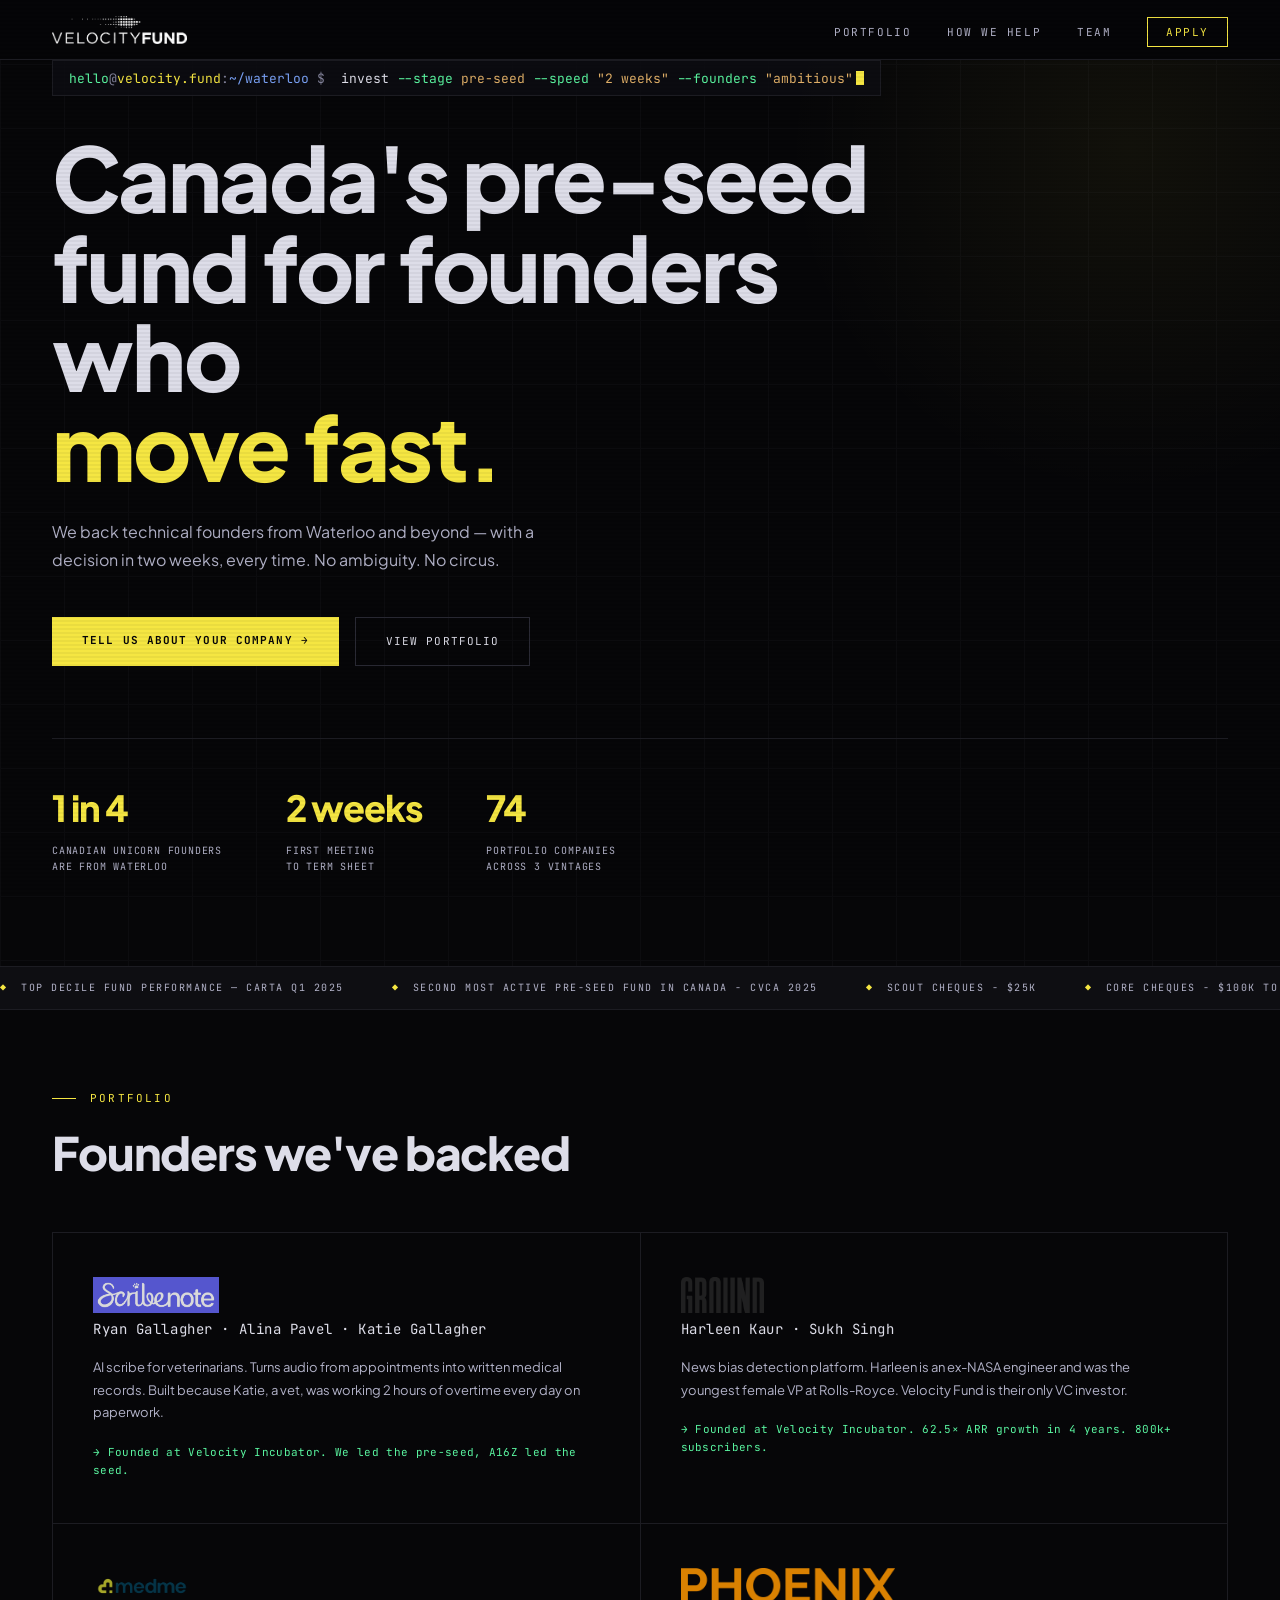
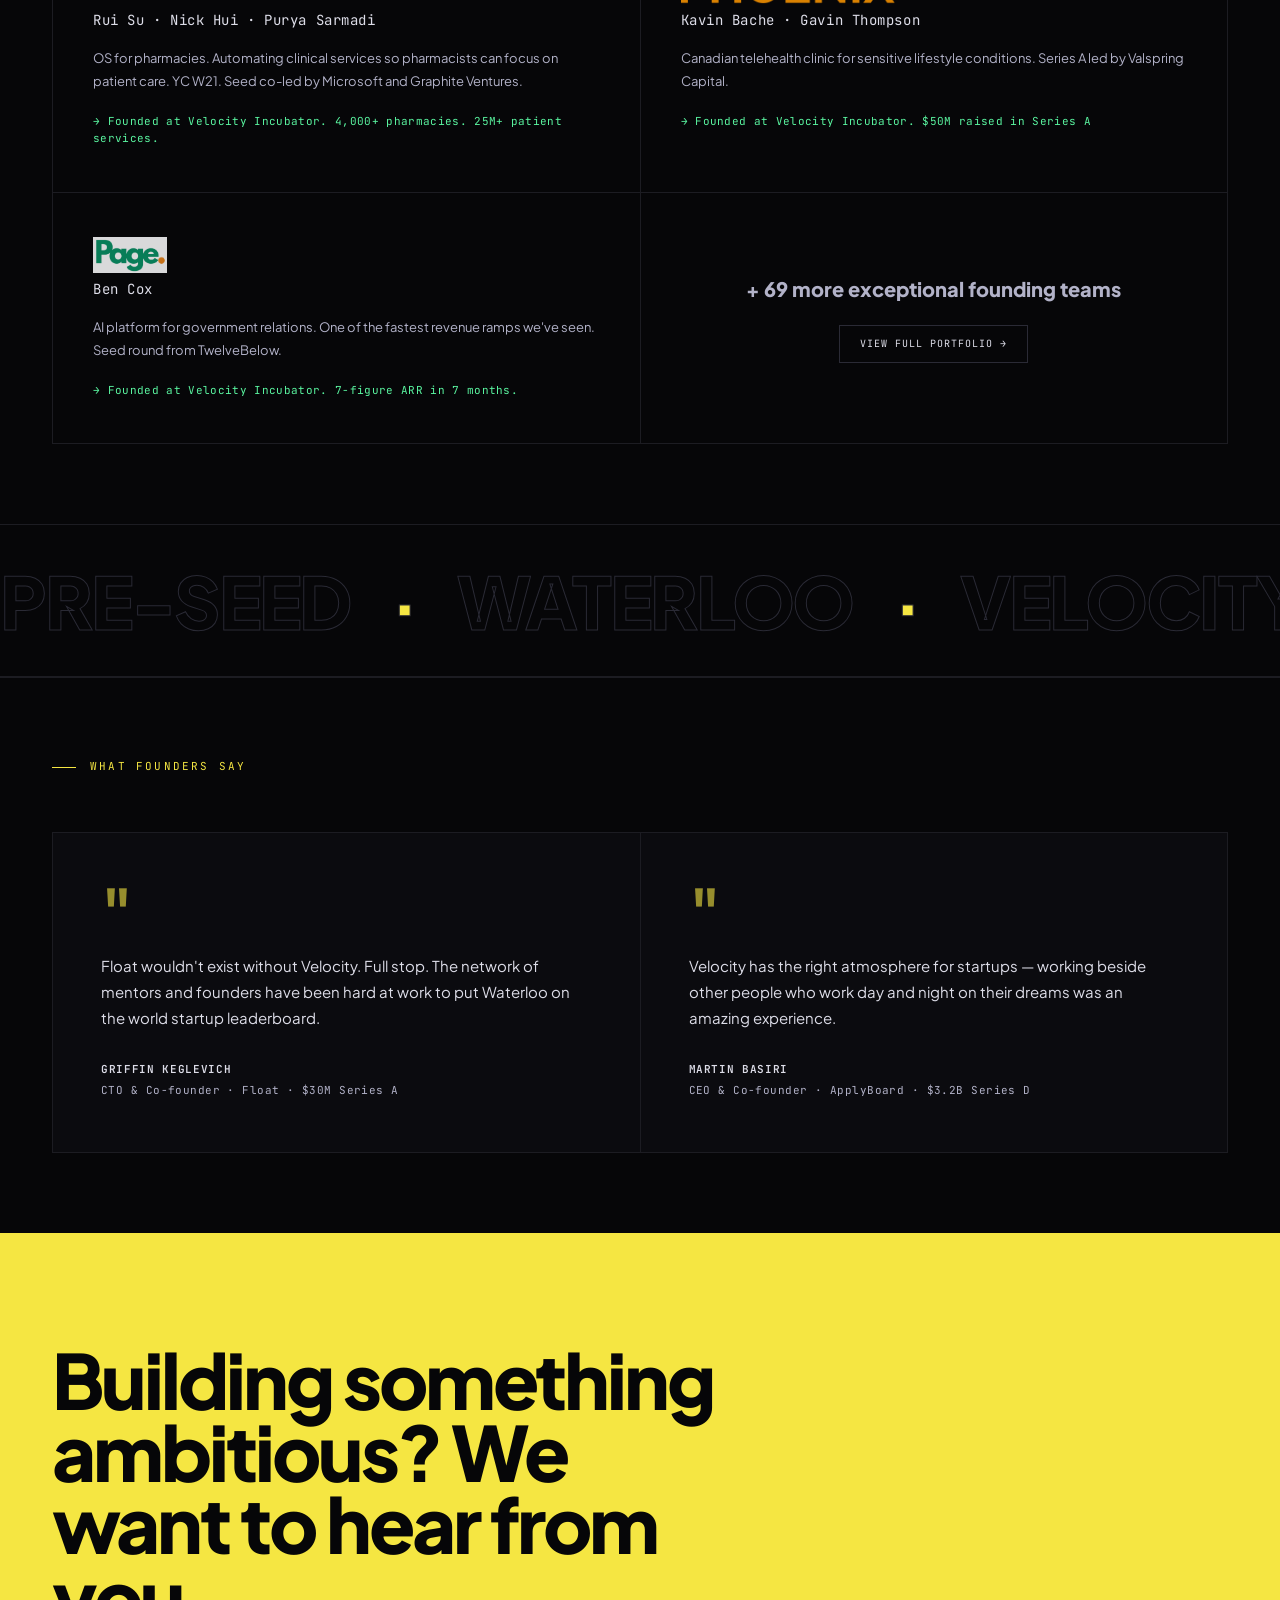
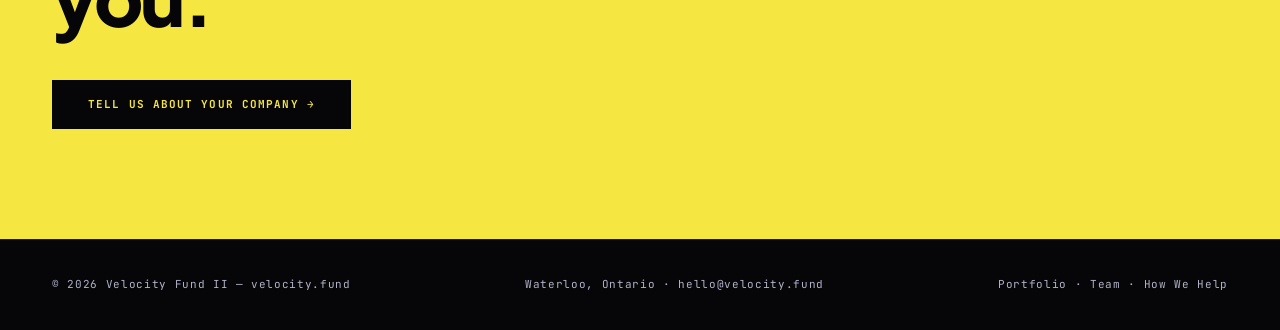
==== commit 29454172: "logos" ====
--- a/index.html
+++ b/index.html
@@ -91,37 +91,32 @@
   <h2 class="section-h2 reveal">Founders we've backed</h2>
   <div class="portfolio-grid reveal">
     <div class="portfolio-card">
-      <img src="assets/images/logos/scribenote.png" alt="Scribenote" class="co-logo">
+      <img src="assets/images/logos/scribenote.png" alt="Scribenote" class="co-logo" style="margin-bottom:6px;">
       <div class="co-founders">Ryan Gallagher · Alina Pavel · Katie Gallagher</div>
-      <div class="co-name">Scribenote</div>
       <div class="co-desc">AI scribe for veterinarians. Turns audio from appointments into written medical records. Built because Katie, a vet, was working 2 hours of overtime every day on paperwork.</div>
       <div class="co-outcome">Founded at Velocity Incubator. We led the pre-seed, A16Z led the seed.</div>
     </div>
     <div class="portfolio-card">
-      <img src="assets/images/logos/ground-news.png" alt="Ground News" class="co-logo">
+      <img src="assets/images/logos/ground-news.png" alt="Ground News" class="co-logo" style="margin-bottom:6px;">
       <div class="co-founders">Harleen Kaur · Sukh Singh</div>
-      <div class="co-name">Ground News</div>
       <div class="co-desc">News bias detection platform. Harleen is an ex-NASA engineer and was the youngest female VP at Rolls-Royce. Velocity Fund is their only VC investor.</div>
       <div class="co-outcome">Founded at Velocity Incubator. 62.5× ARR growth in 4 years. 800k+ subscribers.</div>
     </div>
     <div class="portfolio-card">
-      <img src="assets/images/logos/medme.png" alt="MedMe Health" class="co-logo">
+      <img src="assets/images/logos/medme.png" alt="MedMe Health" class="co-logo" style="margin-bottom:6px;">
       <div class="co-founders">Rui Su · Nick Hui · Purya Sarmadi</div>
-      <div class="co-name">MedMe Health</div>
       <div class="co-desc">OS for pharmacies. Automating clinical services so pharmacists can focus on patient care. YC W21. Seed co-led by Microsoft and Graphite Ventures.</div>
       <div class="co-outcome">Founded at Velocity Incubator. 4,000+ pharmacies. 25M+ patient services.</div>
     </div>
     <div class="portfolio-card">
-      <img src="assets/images/logos/phoenix.png" alt="Phoenix" class="co-logo">
+      <img src="assets/images/logos/phoenix.png" alt="Phoenix" class="co-logo" style="margin-bottom:6px;">
       <div class="co-founders">Kavin Bache · Gavin Thompson</div>
-      <div class="co-name">Phoenix</div>
       <div class="co-desc">Canadian telehealth clinic for sensitive lifestyle conditions. Series A led by Valspring Capital.</div>
       <div class="co-outcome">Founded at Velocity Incubator. $50M raised in Series A</div>
     </div>
     <div class="portfolio-card">
-      <img src="assets/images/logos/page.png" alt="Page" class="co-logo">
+      <img src="assets/images/logos/page.png" alt="Page" class="co-logo" style="margin-bottom:6px;">
       <div class="co-founders">Ben Cox</div>
-      <div class="co-name">Page.</div>
       <div class="co-desc">AI platform for government relations. One of the fastest revenue ramps we've seen. Seed round from TwelveBelow.</div>
       <div class="co-outcome">Founded at Velocity Incubator. 7-figure ARR in 7 months.</div>
     </div>
--- a/assets/css/main.css
+++ b/assets/css/main.css
@@ -247,17 +247,18 @@
 
 /* COMPANY LOGO */
 .co-logo {
-  height: 24px;
+  height: 36px;
   width: auto;
-  max-width: 160px;
-  margin-bottom: 20px;
+  max-width: 100%;
+  margin-bottom: 0;
   display: block;
-  filter: brightness(0) invert(1);
-  opacity: 0.6;
+  opacity: 0.85;
   transition: opacity .2s;
+  object-fit: contain;
+  object-position: left center;
 }
 .portfolio-card:hover .co-logo,
-.co-card:hover .co-logo { opacity: 0.85; }
+.co-card:hover .co-logo { opacity: 1; }
 
 /* RESPONSIVE */
 @media (max-width: 900px) {
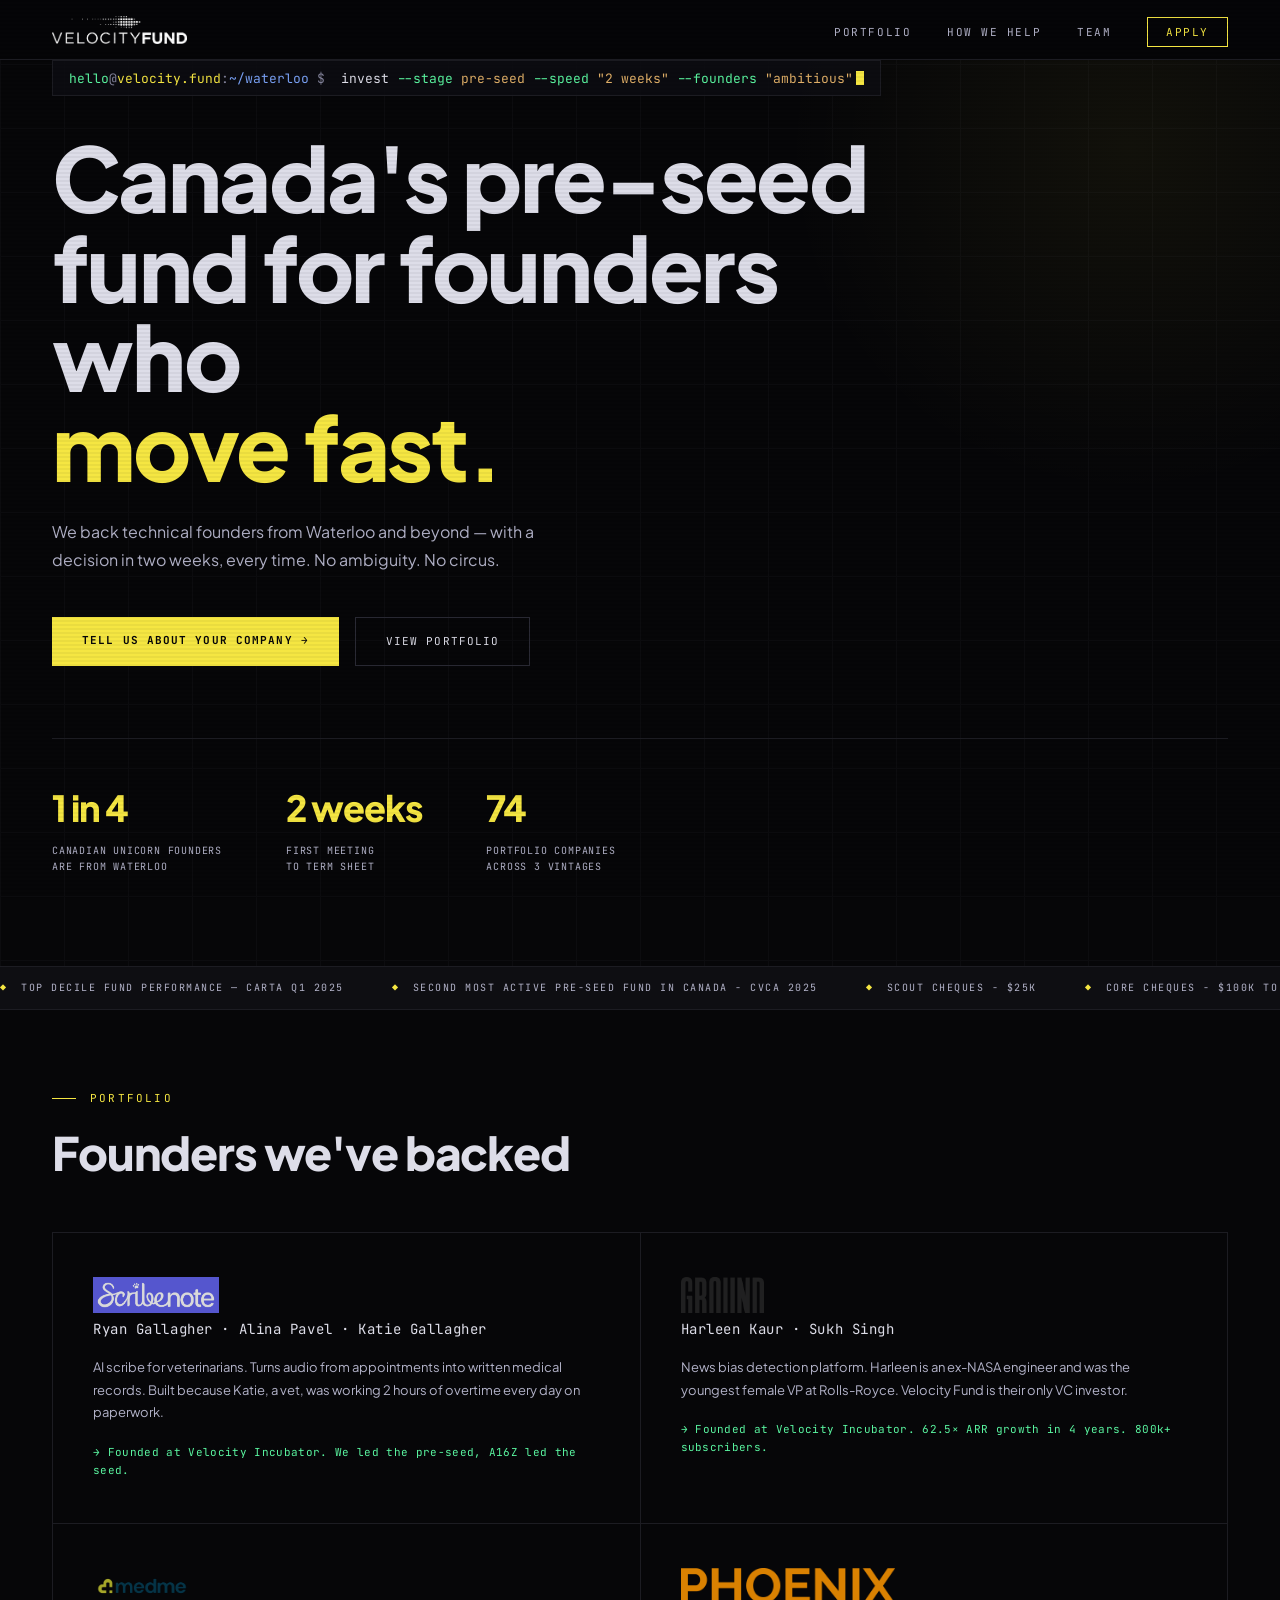
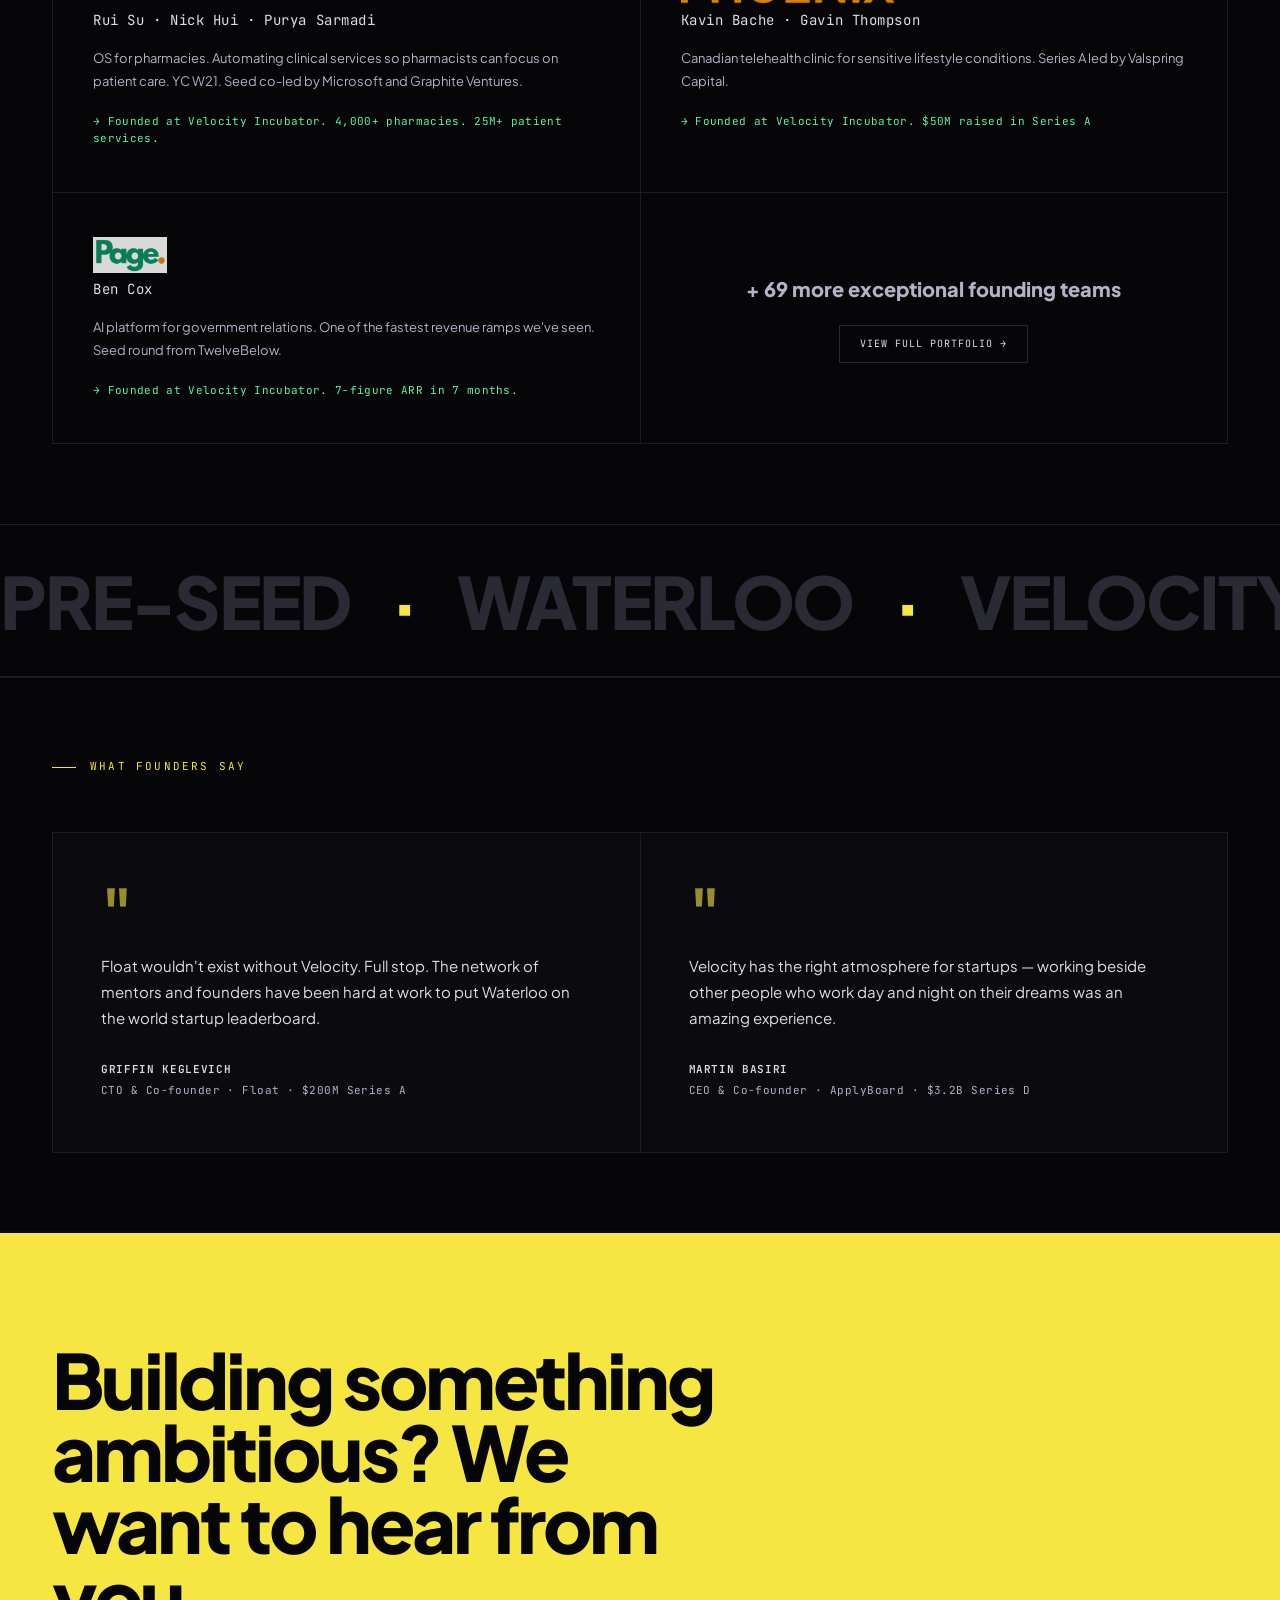
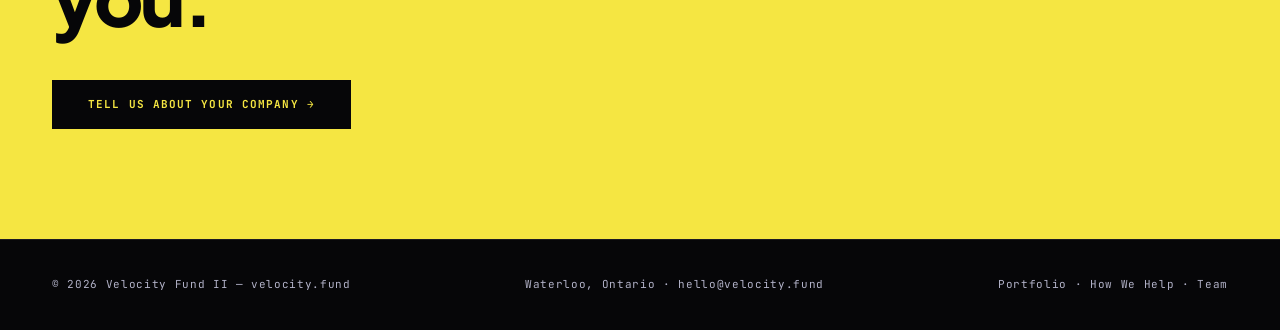
==== commit 1f005971: "andrews feedback, fixed linkedin links, logos" ====
--- a/index.html
+++ b/index.html
@@ -90,40 +90,40 @@
   <div class="section-label">Portfolio</div>
   <h2 class="section-h2 reveal">Founders we've backed</h2>
   <div class="portfolio-grid reveal">
-    <div class="portfolio-card">
+    <a href="https://www.scribenote.com" class="portfolio-card" target="_blank" rel="noopener">
       <img src="assets/images/logos/scribenote.png" alt="Scribenote" class="co-logo" style="margin-bottom:6px;">
       <div class="co-founders">Ryan Gallagher · Alina Pavel · Katie Gallagher</div>
       <div class="co-desc">AI scribe for veterinarians. Turns audio from appointments into written medical records. Built because Katie, a vet, was working 2 hours of overtime every day on paperwork.</div>
       <div class="co-outcome">Founded at Velocity Incubator. We led the pre-seed, A16Z led the seed.</div>
-    </div>
-    <div class="portfolio-card">
+    </a>
+    <a href="https://ground.news" class="portfolio-card" target="_blank" rel="noopener">
       <img src="assets/images/logos/ground-news.png" alt="Ground News" class="co-logo" style="margin-bottom:6px;">
       <div class="co-founders">Harleen Kaur · Sukh Singh</div>
       <div class="co-desc">News bias detection platform. Harleen is an ex-NASA engineer and was the youngest female VP at Rolls-Royce. Velocity Fund is their only VC investor.</div>
       <div class="co-outcome">Founded at Velocity Incubator. 62.5× ARR growth in 4 years. 800k+ subscribers.</div>
-    </div>
-    <div class="portfolio-card">
+    </a>
+    <a href="https://www.medmehealth.com" class="portfolio-card" target="_blank" rel="noopener">
       <img src="assets/images/logos/medme.png" alt="MedMe Health" class="co-logo" style="margin-bottom:6px;">
       <div class="co-founders">Rui Su · Nick Hui · Purya Sarmadi</div>
       <div class="co-desc">OS for pharmacies. Automating clinical services so pharmacists can focus on patient care. YC W21. Seed co-led by Microsoft and Graphite Ventures.</div>
       <div class="co-outcome">Founded at Velocity Incubator. 4,000+ pharmacies. 25M+ patient services.</div>
-    </div>
-    <div class="portfolio-card">
+    </a>
+    <a href="https://www.phoenix.ca" class="portfolio-card" target="_blank" rel="noopener">
       <img src="assets/images/logos/phoenix.png" alt="Phoenix" class="co-logo" style="margin-bottom:6px;">
       <div class="co-founders">Kavin Bache · Gavin Thompson</div>
       <div class="co-desc">Canadian telehealth clinic for sensitive lifestyle conditions. Series A led by Valspring Capital.</div>
       <div class="co-outcome">Founded at Velocity Incubator. $50M raised in Series A</div>
-    </div>
-    <div class="portfolio-card">
+    </a>
+    <a href="https://www.withpage.com" class="portfolio-card" target="_blank" rel="noopener">
       <img src="assets/images/logos/page.png" alt="Page" class="co-logo" style="margin-bottom:6px;">
       <div class="co-founders">Ben Cox</div>
       <div class="co-desc">AI platform for government relations. One of the fastest revenue ramps we've seen. Seed round from TwelveBelow.</div>
       <div class="co-outcome">Founded at Velocity Incubator. 7-figure ARR in 7 months.</div>
-    </div>
-    <div class="portfolio-card" style="display:flex;align-items:center;justify-content:center;flex-direction:column;gap:20px;min-height:220px;">
+    </a>
+    <a href="portfolio.html" class="portfolio-card" style="display:flex;align-items:center;justify-content:center;flex-direction:column;gap:20px;min-height:220px;" rel="noopener">
       <div style="font-family:'Plus Jakarta Sans',sans-serif;font-size:20px;font-weight:800;color:var(--mid);">+ 69 more exceptional founding teams</div>
-      <a href="portfolio.html" class="btn-ghost" style="padding:10px 20px;font-size:10px;">View Full Portfolio →</a>
-    </div>
+      <div class="btn-ghost" style="padding:10px 20px;font-size:10px;">View Full Portfolio →</div>
+    </a>
   </div>
 </section>
 
@@ -146,7 +146,7 @@
     <div class="testimonial-card">
       <div class="quote-mark">"</div>
       <div class="quote-text">Float wouldn't exist without Velocity. Full stop. The network of mentors and founders have been hard at work to put Waterloo on the world startup leaderboard.</div>
-      <div class="quote-attr"><strong>Griffin Keglevich</strong>CTO &amp; Co-founder · Float · $30M Series A</div>
+      <div class="quote-attr"><strong>Griffin Keglevich</strong>CTO &amp; Co-founder · Float · $200M Series A</div>
     </div>
     <div class="testimonial-card">
       <div class="quote-mark">"</div>
@@ -165,7 +165,7 @@
 <footer>
   <p>© 2026 Velocity Fund II — velocity.fund</p>
   <p>Waterloo, Ontario · <a href="mailto:hello@velocity.fund">hello@velocity.fund</a></p>
-  <p><a href="portfolio.html">Portfolio</a> · <a href="team.html">Team</a> · <a href="how-we-help.html">How We Help</a></p>
+  <p><a href="portfolio.html">Portfolio</a> · <a href="how-we-help.html">How We Help</a> · <a href="team.html">Team</a></p>
 </footer>
 
 <script src="assets/js/main.js"></script>
--- a/assets/css/home.css
+++ b/assets/css/home.css
@@ -108,6 +108,10 @@
 .portfolio-card {
   background: var(--black); padding: 44px 40px;
   transition: background .2s; position: relative; overflow: hidden;
+  display: block; text-decoration: none; color: inherit; cursor: pointer;
+}
+a.portfolio-card:link, a.portfolio-card:visited, a.portfolio-card:hover, a.portfolio-card:active {
+  color: inherit; text-decoration: none;
 }
 .portfolio-card::before {
   content: ''; position: absolute; top: 0; left: 0;
@@ -124,7 +128,7 @@
 /* MARQUEE */
 .marquee-divider { overflow: hidden; border-top: 1px solid var(--border); border-bottom: 1px solid var(--border); padding: 18px 0; }
 .marquee-inner   { display: flex; gap: 40px; animation: scroll 22s linear infinite; }
-.marquee-word    { font-family: 'Plus Jakarta Sans', sans-serif; font-size: 72px; font-weight: 800; letter-spacing: -.03em; color: transparent; -webkit-text-stroke: 1px var(--borderB); white-space: nowrap; flex-shrink: 0; }
+.marquee-word    { font-family: 'Plus Jakarta Sans', sans-serif; font-size: 72px; font-weight: 800; letter-spacing: -.03em; color: var(--borderB); white-space: nowrap; flex-shrink: 0; }
 .marquee-word.filled { -webkit-text-stroke: none; color: var(--yellow); }
 
 @media (max-width: 700px) {
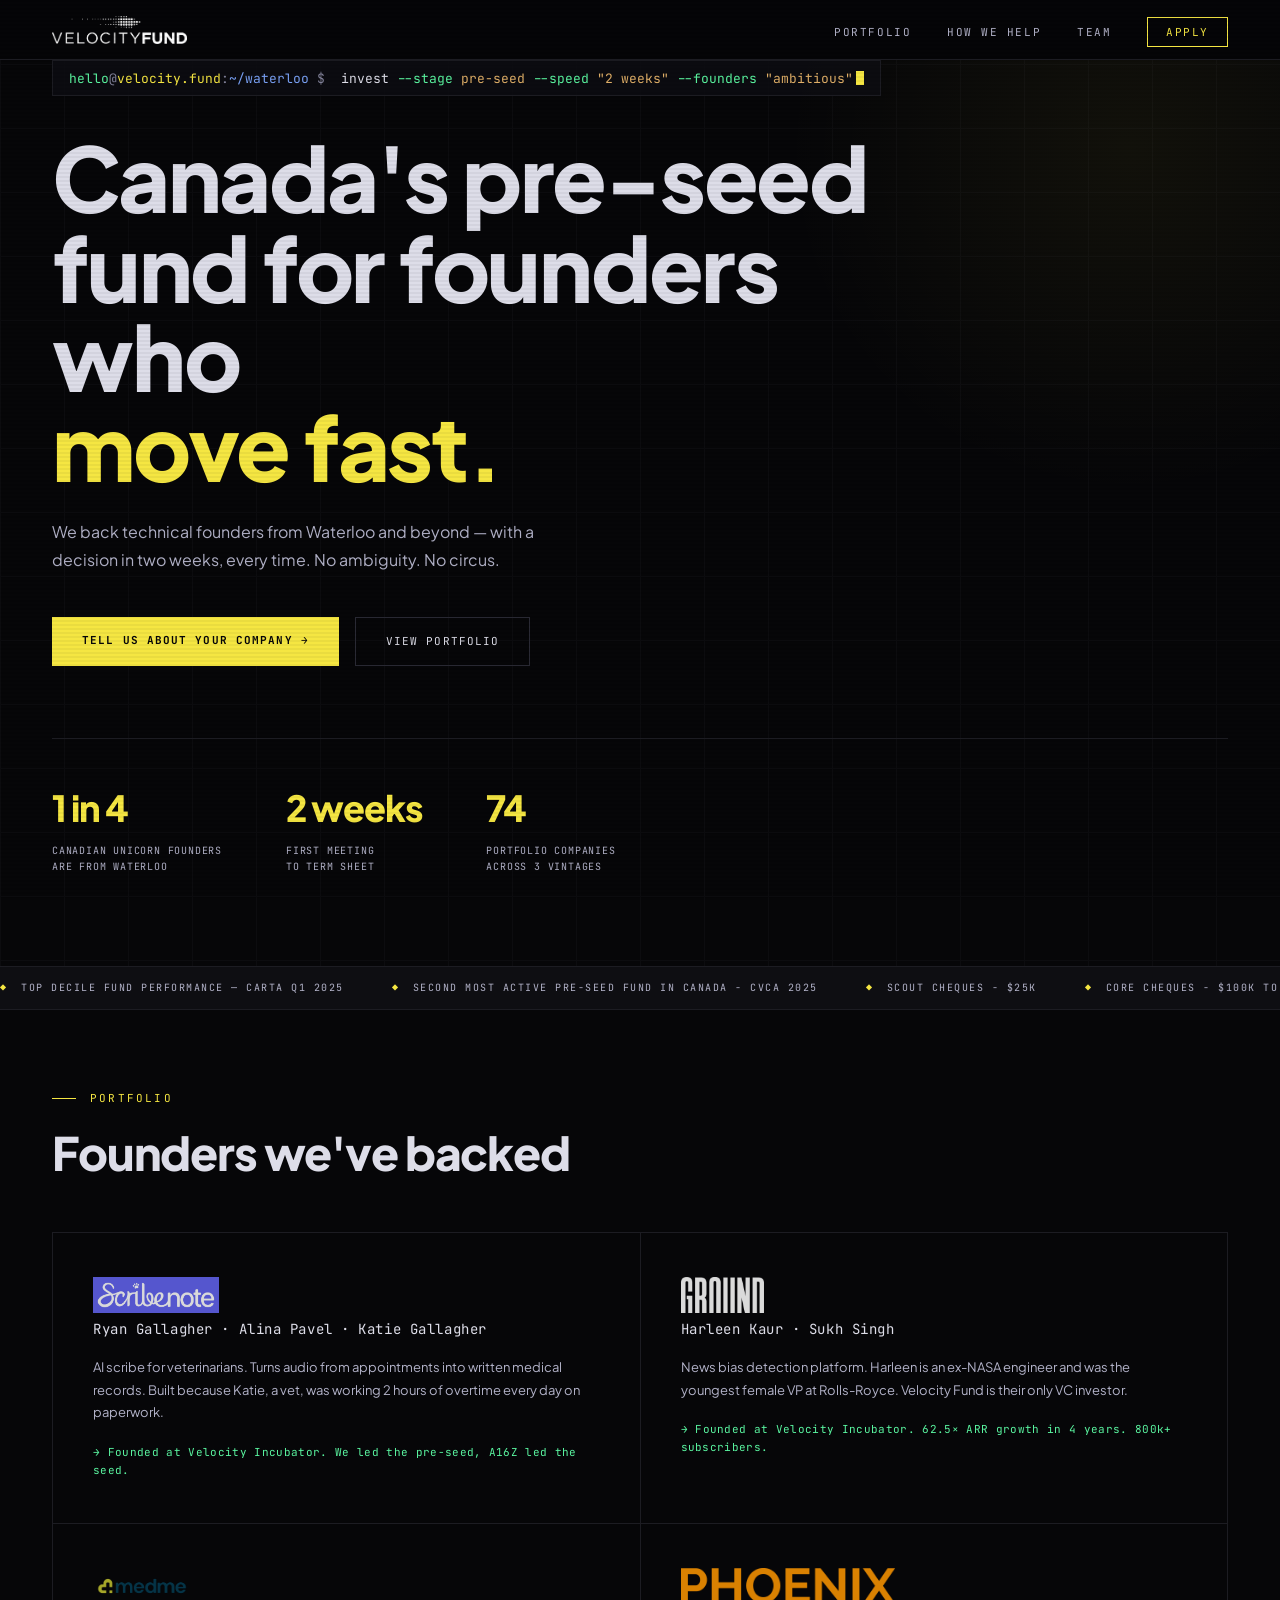
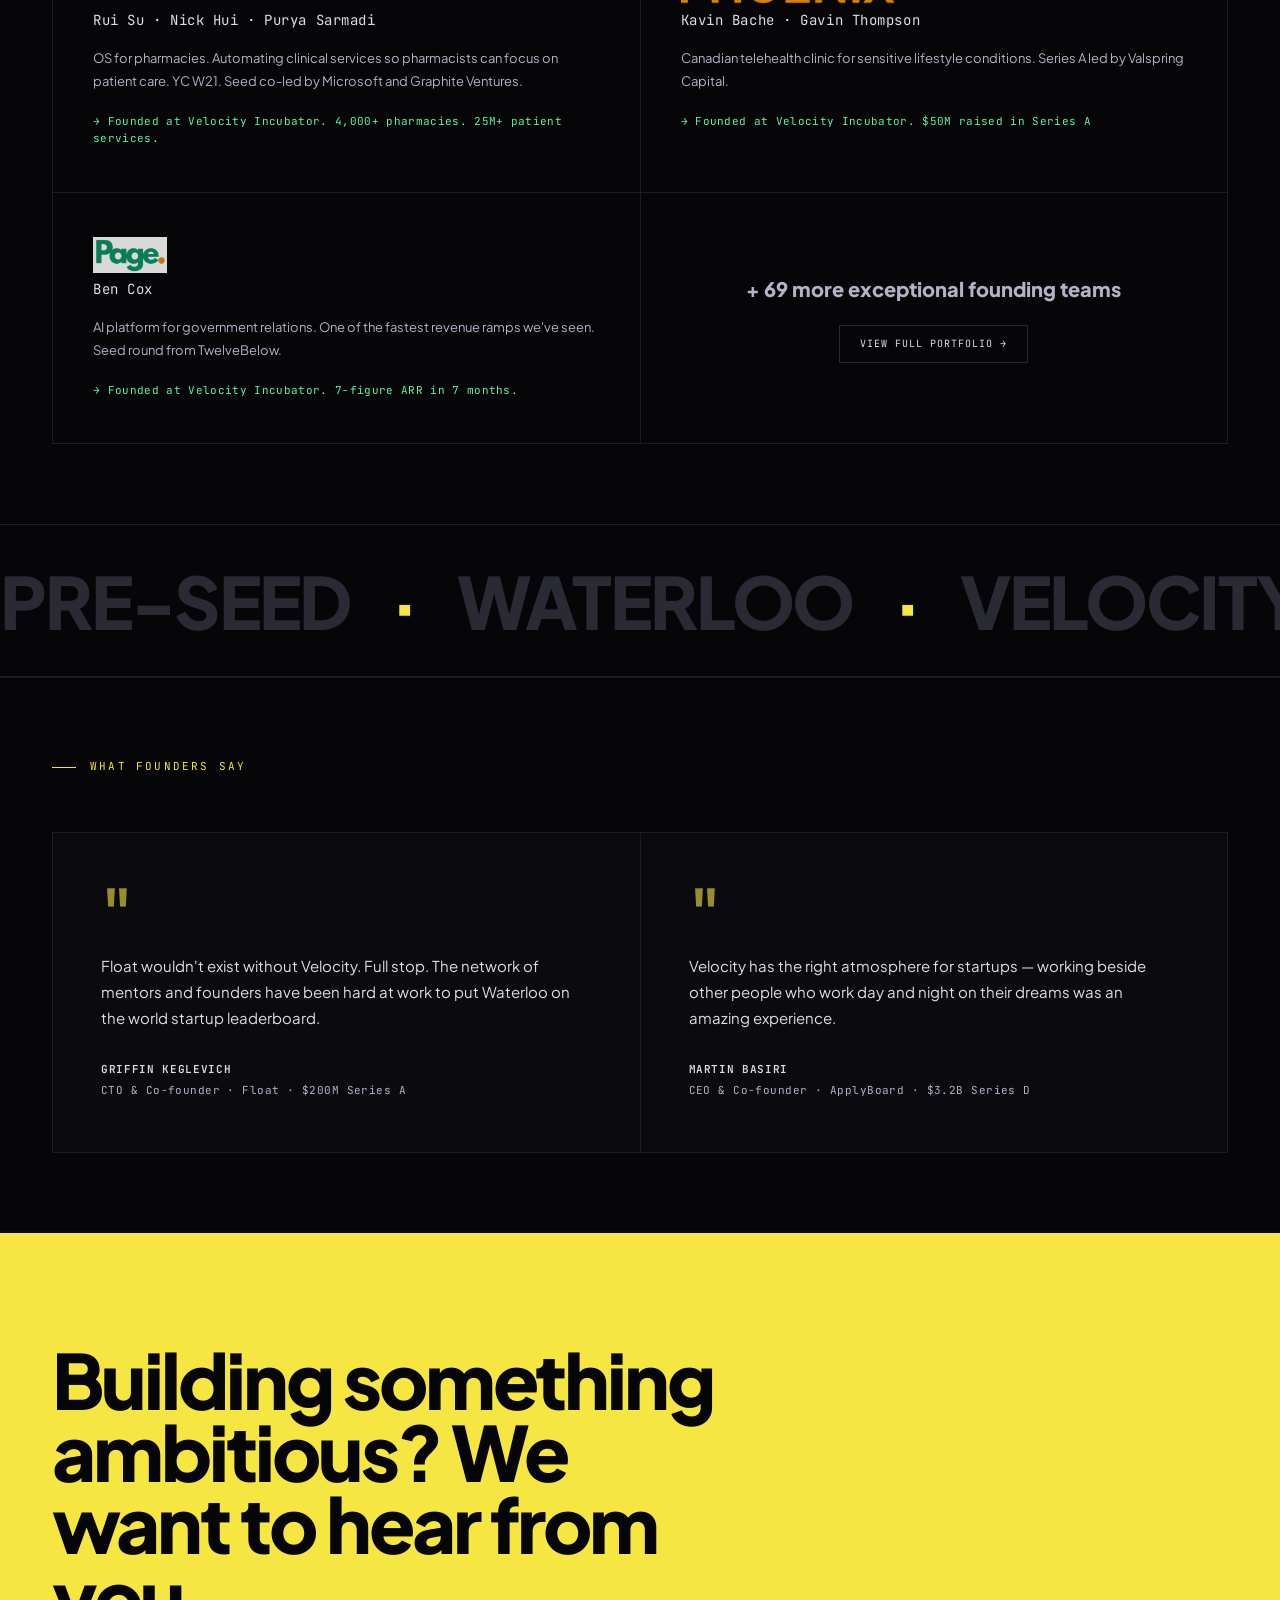
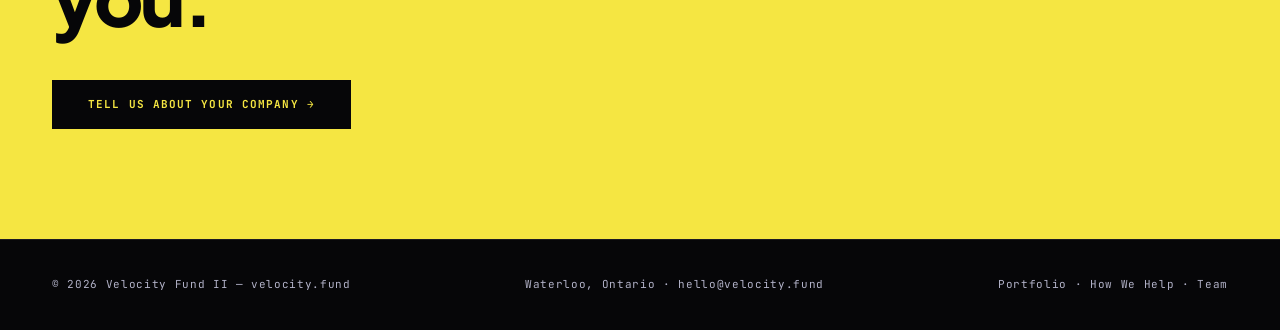
==== commit 3478d6f7: "logo changes for ground news" ====
--- a/index.html
+++ b/index.html
@@ -10,8 +10,8 @@
   <meta name="description" content="Velocity Fund backs pre-seed technical founders from the University of Waterloo and beyond. First cheque. Two-week decision. No circus.">
   <link rel="preconnect" href="https://fonts.googleapis.com">
   <link href="https://fonts.googleapis.com/css2?family=JetBrains+Mono:wght@300;400;500;600;700&family=Plus+Jakarta+Sans:ital,wght@0,300;0,400;0,500;0,600;0,700;0,800;1,400&display=swap" rel="stylesheet">
-  <link rel="stylesheet" href="assets/css/main.css">
-  <link rel="stylesheet" href="assets/css/home.css">
+  <link rel="stylesheet" href="assets/css/main.css?v=2">
+  <link rel="stylesheet" href="assets/css/home.css?v=2">
 </head>
 <body>
 
@@ -58,6 +58,30 @@
 <div class="ticker">
   <div class="ticker-inner">
 
+    <span class="ticker-item"><span>◆</span> Top Decile Fund Performance — Carta Q1 2025</span>
+    <span class="ticker-item"><span>◆</span> Second most active pre-seed fund in Canada - CVCA 2025</span>
+    <span class="ticker-item"><span>◆</span> Scout cheques - $25K</span>
+    <span class="ticker-item"><span>◆</span> Core cheques - $100K to $1M</span>
+    <span class="ticker-item"><span>◆</span> Anchored by UW Endowment</span>
+    <span class="ticker-item"><span>◆</span> First close $10M complete</span>
+    <span class="ticker-item"><span>◆</span> Top Decile Fund Performance — Carta Q1 2025</span>
+    <span class="ticker-item"><span>◆</span> Second most active pre-seed fund in Canada - CVCA 2025</span>
+    <span class="ticker-item"><span>◆</span> Scout cheques - $25K</span>
+    <span class="ticker-item"><span>◆</span> Core cheques - $100K to $1M</span>
+    <span class="ticker-item"><span>◆</span> Anchored by UW Endowment</span>
+    <span class="ticker-item"><span>◆</span> First close $10M complete</span>
+    <span class="ticker-item"><span>◆</span> Top Decile Fund Performance — Carta Q1 2025</span>
+    <span class="ticker-item"><span>◆</span> Second most active pre-seed fund in Canada - CVCA 2025</span>
+    <span class="ticker-item"><span>◆</span> Scout cheques - $25K</span>
+    <span class="ticker-item"><span>◆</span> Core cheques - $100K to $1M</span>
+    <span class="ticker-item"><span>◆</span> Anchored by UW Endowment</span>
+    <span class="ticker-item"><span>◆</span> First close $10M complete</span>
+    <span class="ticker-item"><span>◆</span> Top Decile Fund Performance — Carta Q1 2025</span>
+    <span class="ticker-item"><span>◆</span> Second most active pre-seed fund in Canada - CVCA 2025</span>
+    <span class="ticker-item"><span>◆</span> Scout cheques - $25K</span>
+    <span class="ticker-item"><span>◆</span> Core cheques - $100K to $1M</span>
+    <span class="ticker-item"><span>◆</span> Anchored by UW Endowment</span>
+    <span class="ticker-item"><span>◆</span> First close $10M complete</span>
     <span class="ticker-item"><span>◆</span> Top Decile Fund Performance — Carta Q1 2025</span>
     <span class="ticker-item"><span>◆</span> Second most active pre-seed fund in Canada - CVCA 2025</span>
     <span class="ticker-item"><span>◆</span> Scout cheques - $25K</span>
--- a/assets/css/main.css
+++ b/assets/css/main.css
@@ -259,6 +259,7 @@
 }
 .portfolio-card:hover .co-logo,
 .co-card:hover .co-logo { opacity: 1; }
+.co-logo[alt="Ground News"] { filter: brightness(0) invert(1); }
 
 /* RESPONSIVE */
 @media (max-width: 900px) {
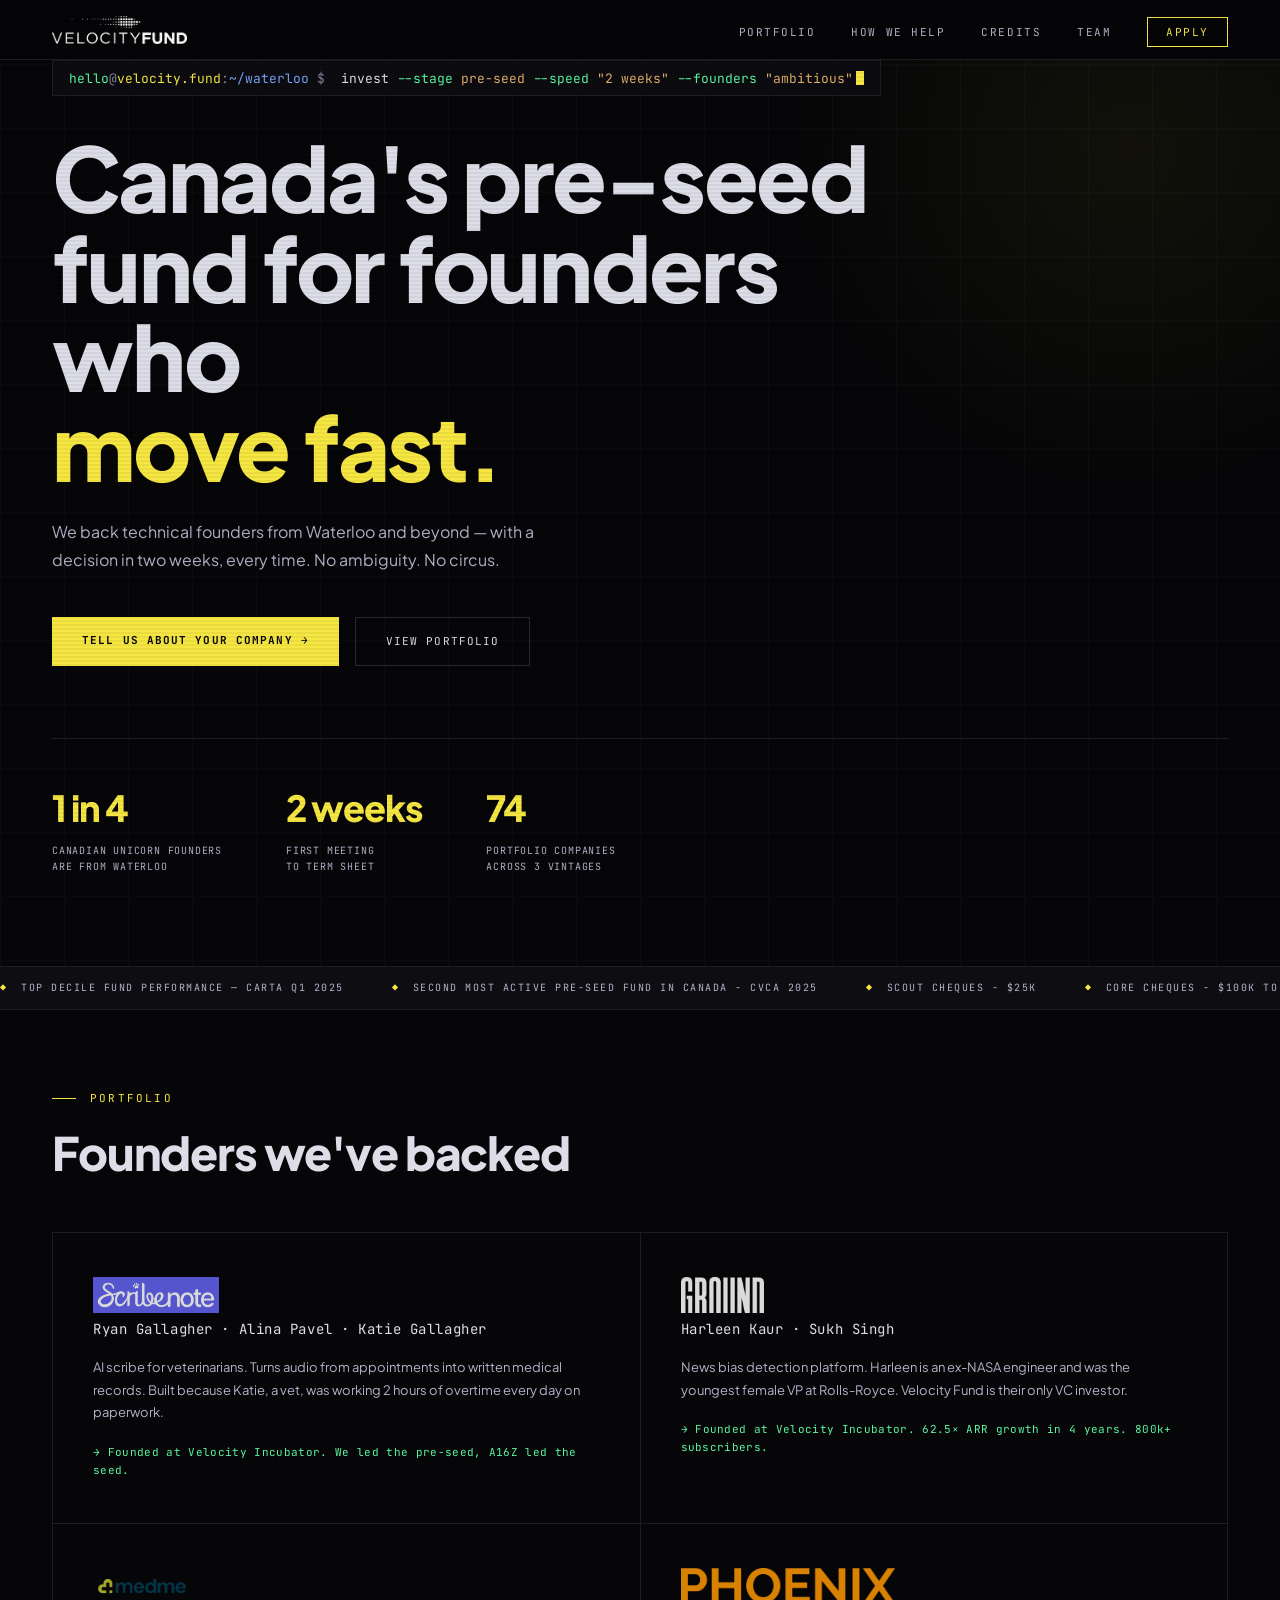
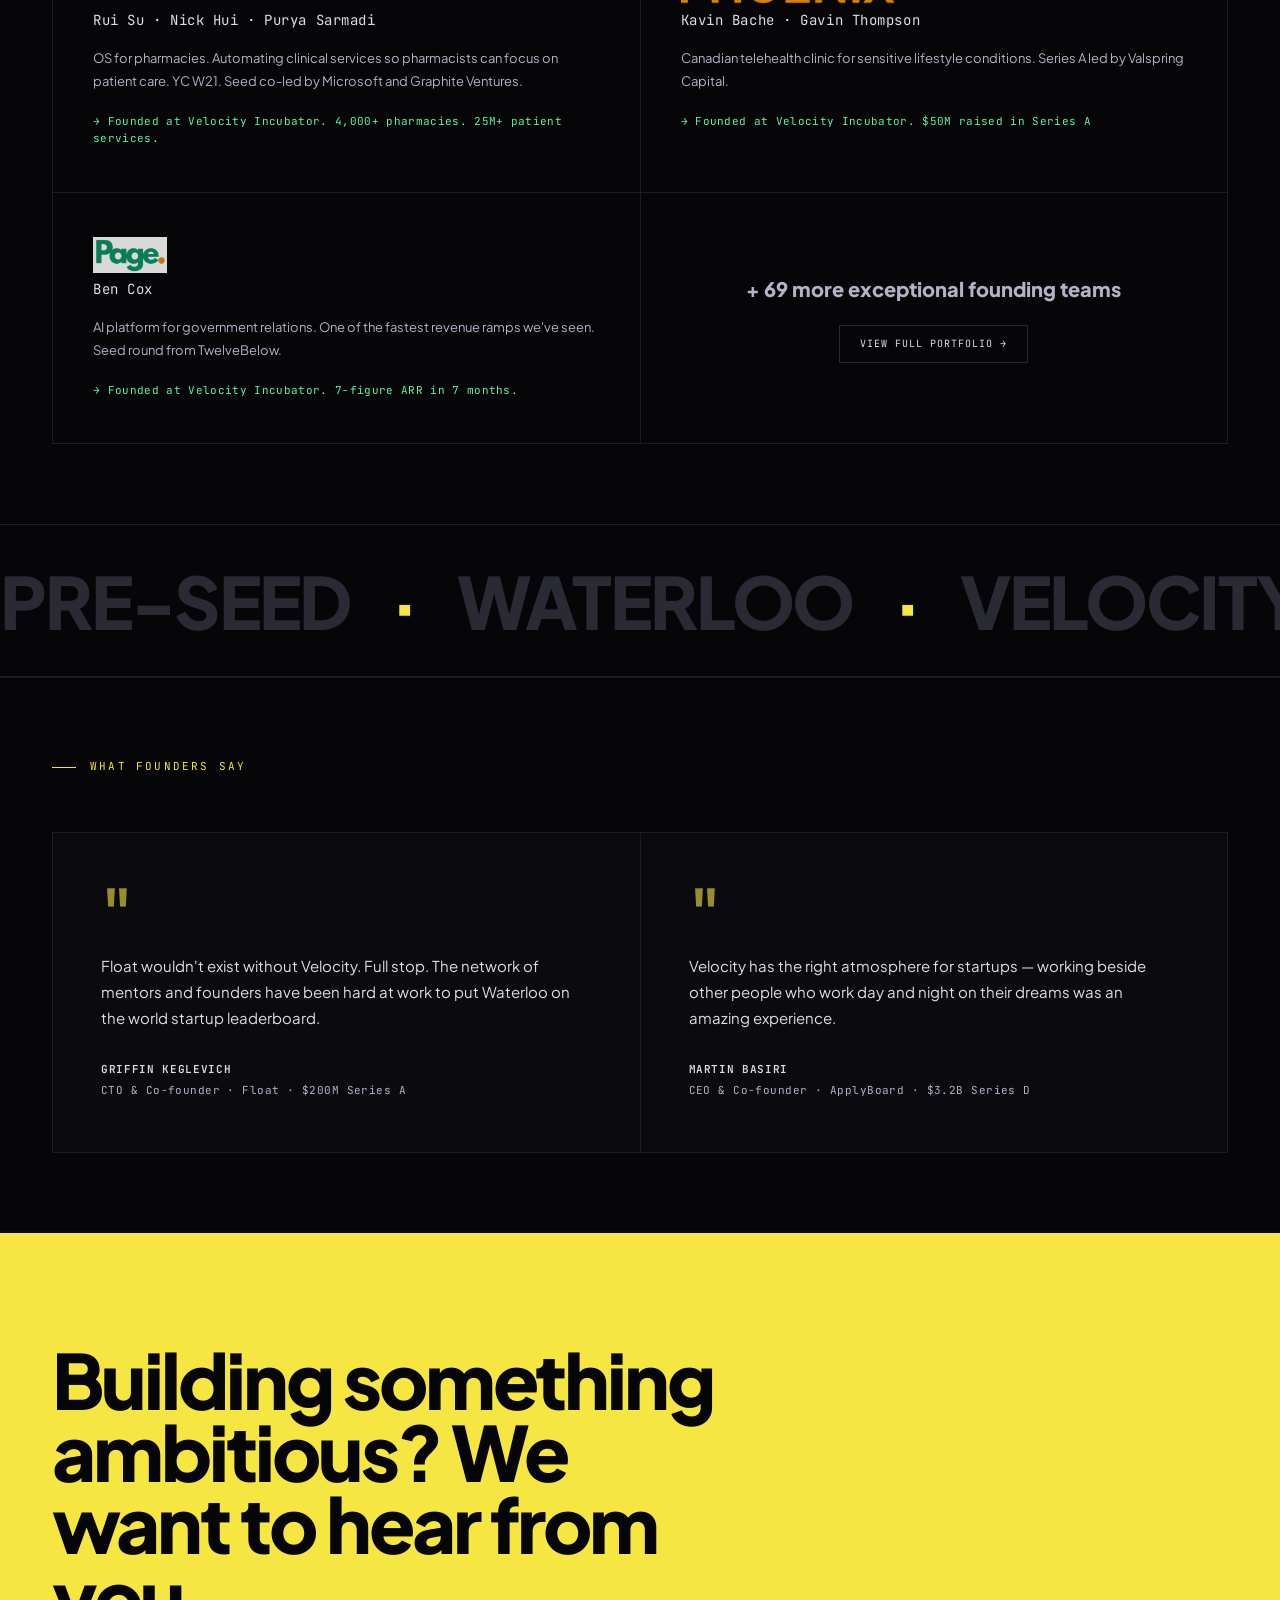
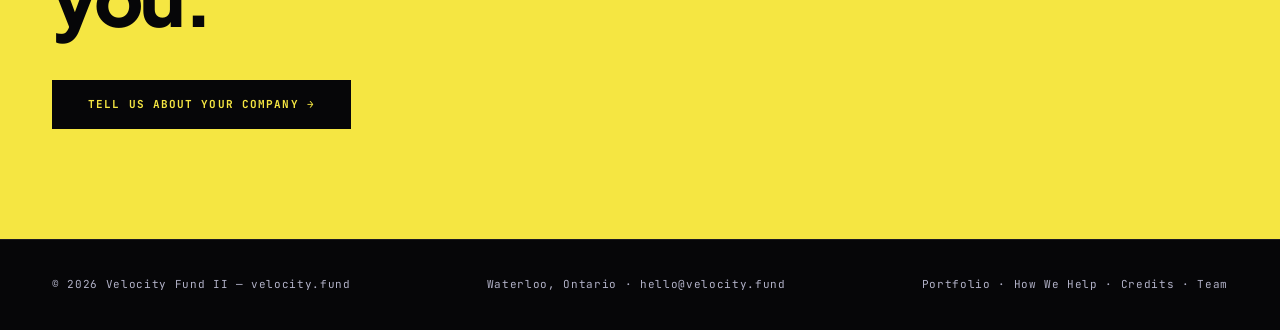
==== commit 7246c853: "credits initial" ====
--- a/index.html
+++ b/index.html
@@ -20,6 +20,7 @@
   <ul>
     <li><a href="portfolio.html">Portfolio</a></li>
     <li><a href="how-we-help.html">How We Help</a></li>
+    <li><a href="credits.html">Credits</a></li>
     <li><a href="team.html">Team</a></li>
     <li><a href="mailto:" class="nav-cta apply-mailto">Apply</a></li>
   </ul>
@@ -189,7 +190,7 @@
 <footer>
   <p>© 2026 Velocity Fund II — velocity.fund</p>
   <p>Waterloo, Ontario · <a href="mailto:hello@velocity.fund">hello@velocity.fund</a></p>
-  <p><a href="portfolio.html">Portfolio</a> · <a href="how-we-help.html">How We Help</a> · <a href="team.html">Team</a></p>
+  <p><a href="portfolio.html">Portfolio</a> · <a href="how-we-help.html">How We Help</a> · <a href="credits.html">Credits</a> · <a href="team.html">Team</a></p>
 </footer>
 
 <script src="assets/js/main.js"></script>
